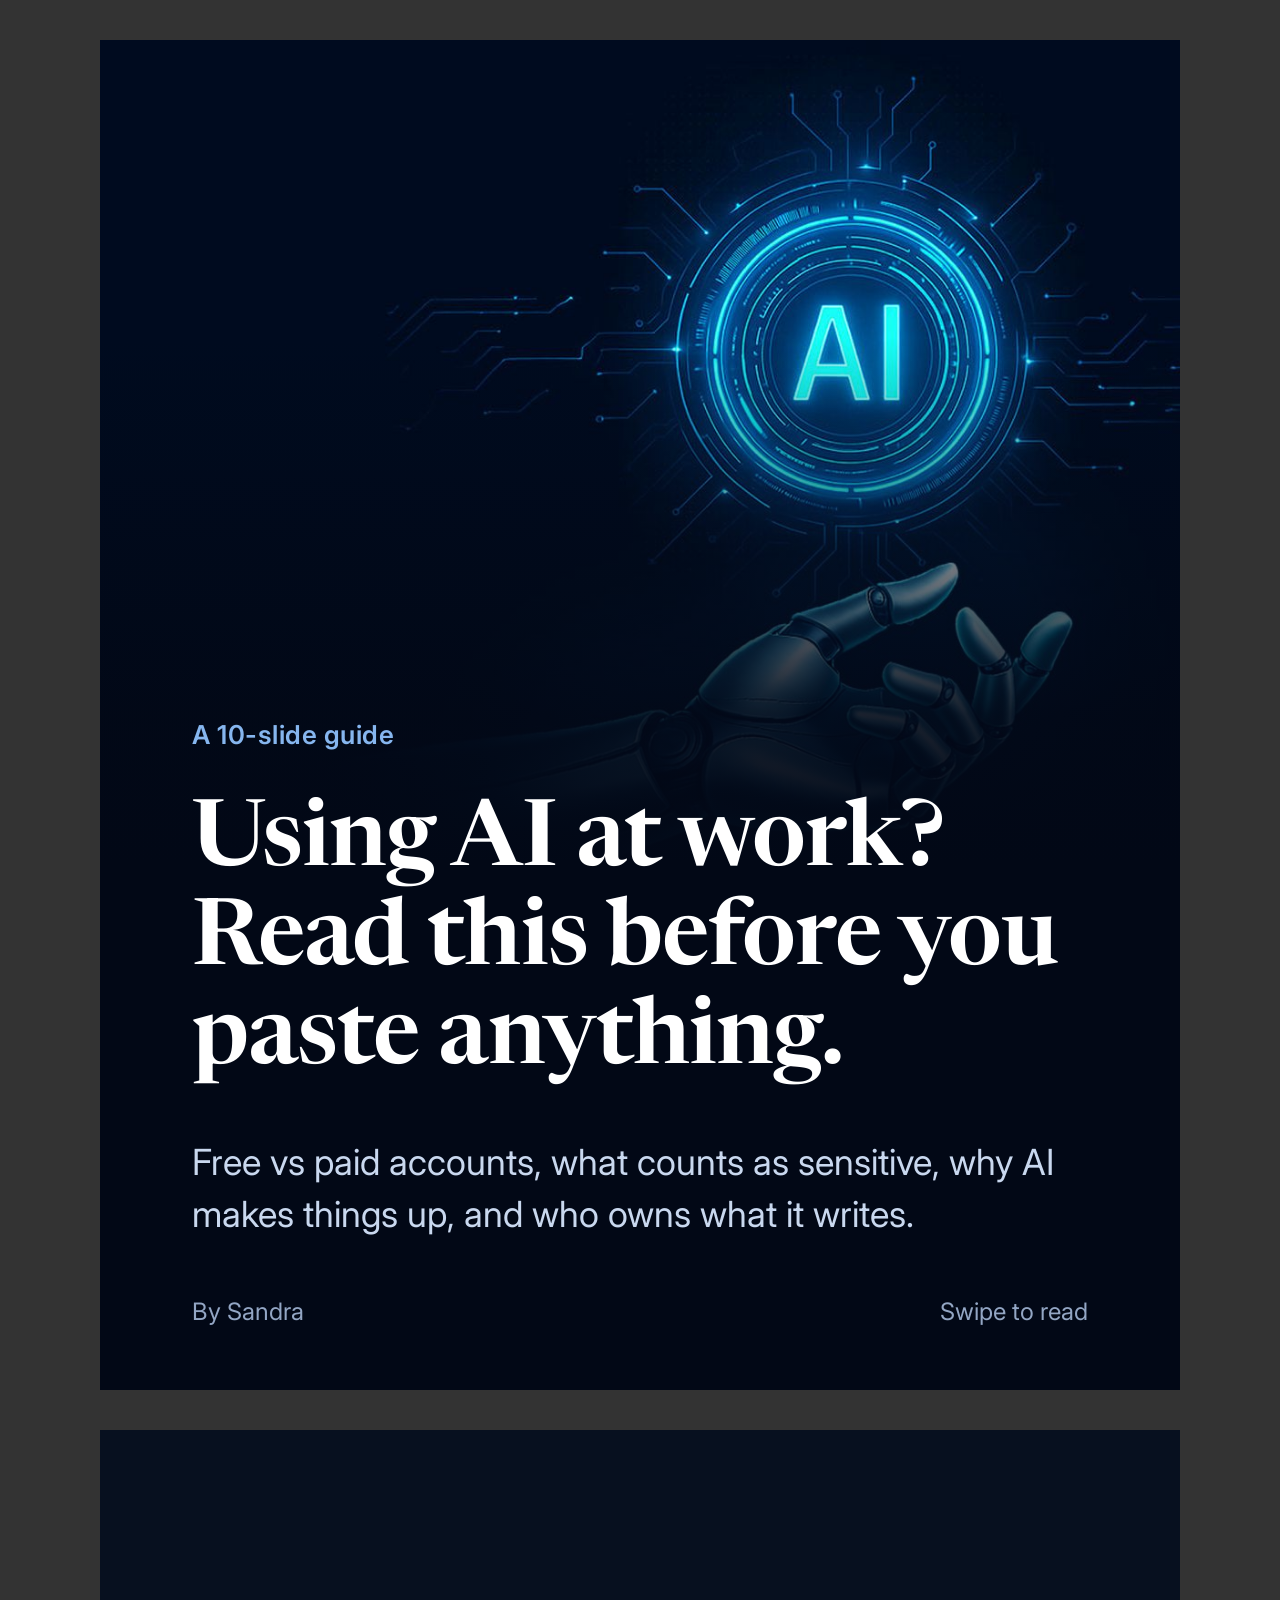
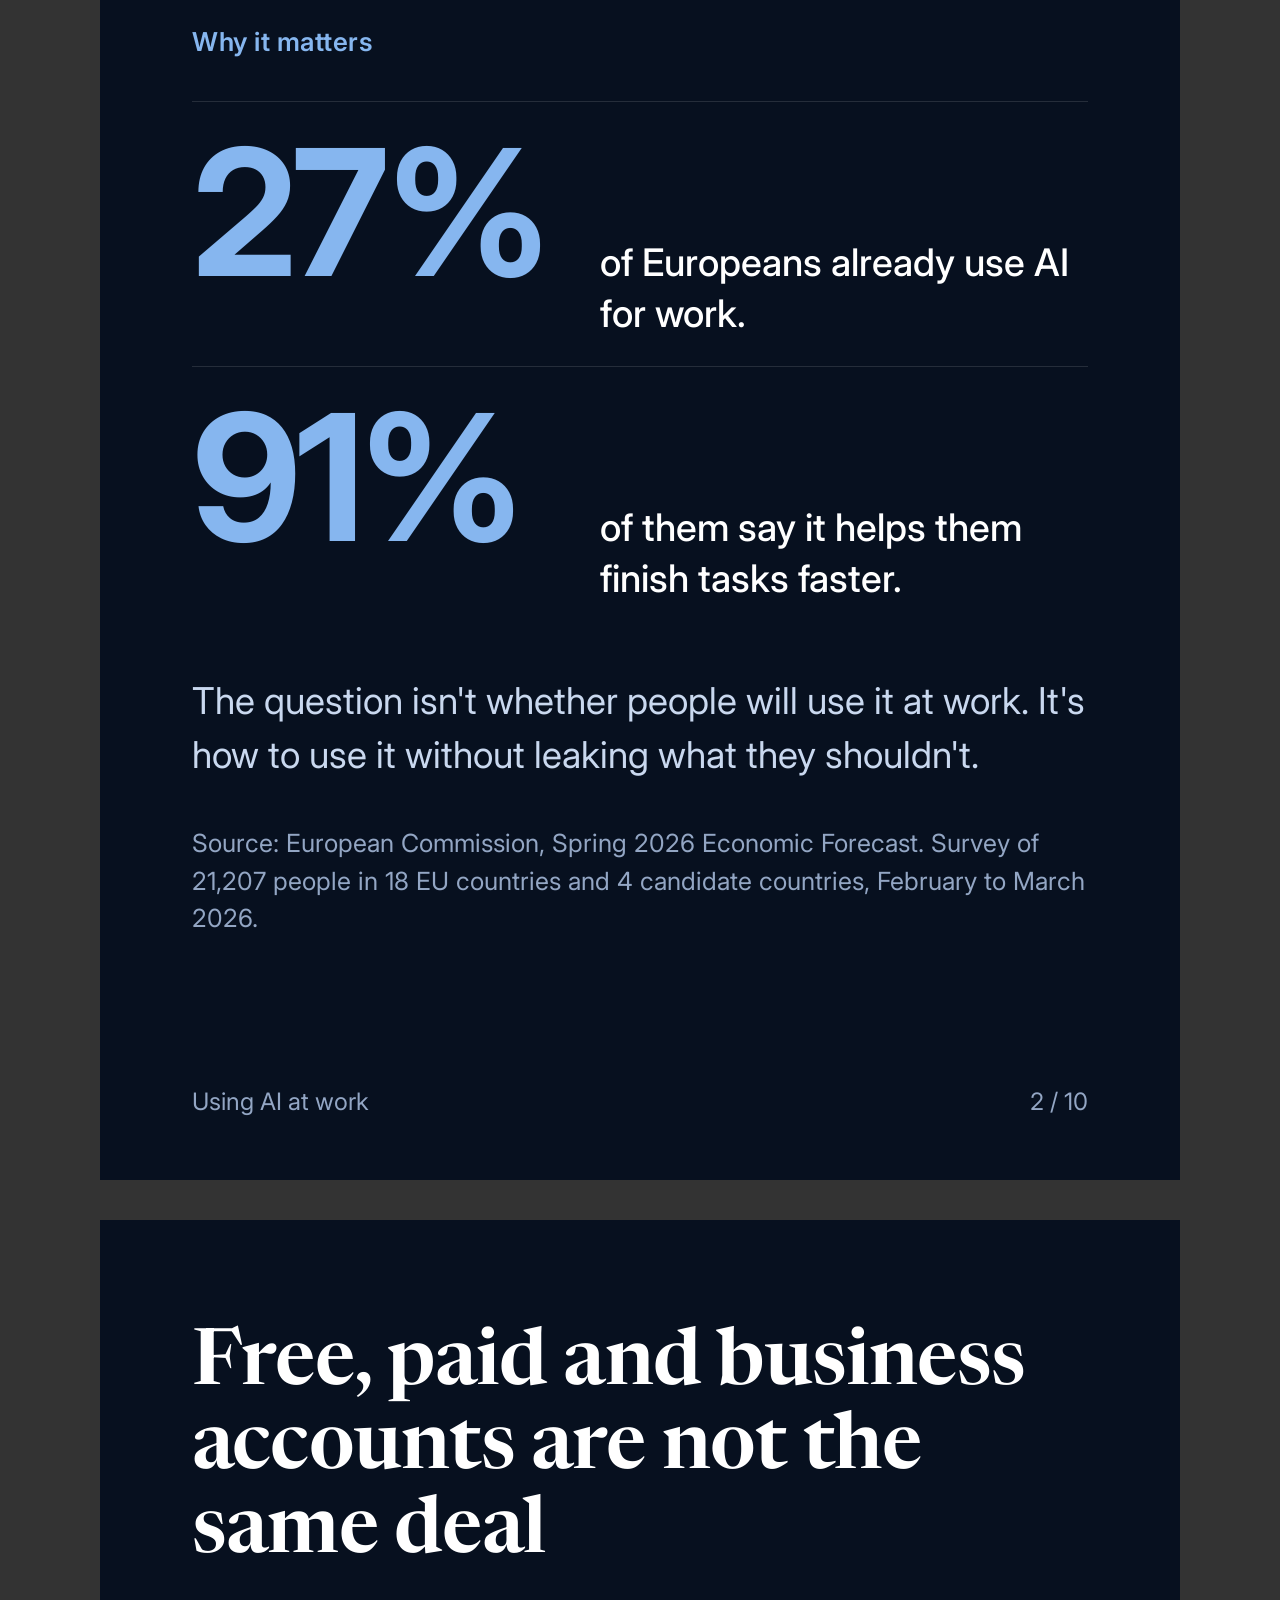
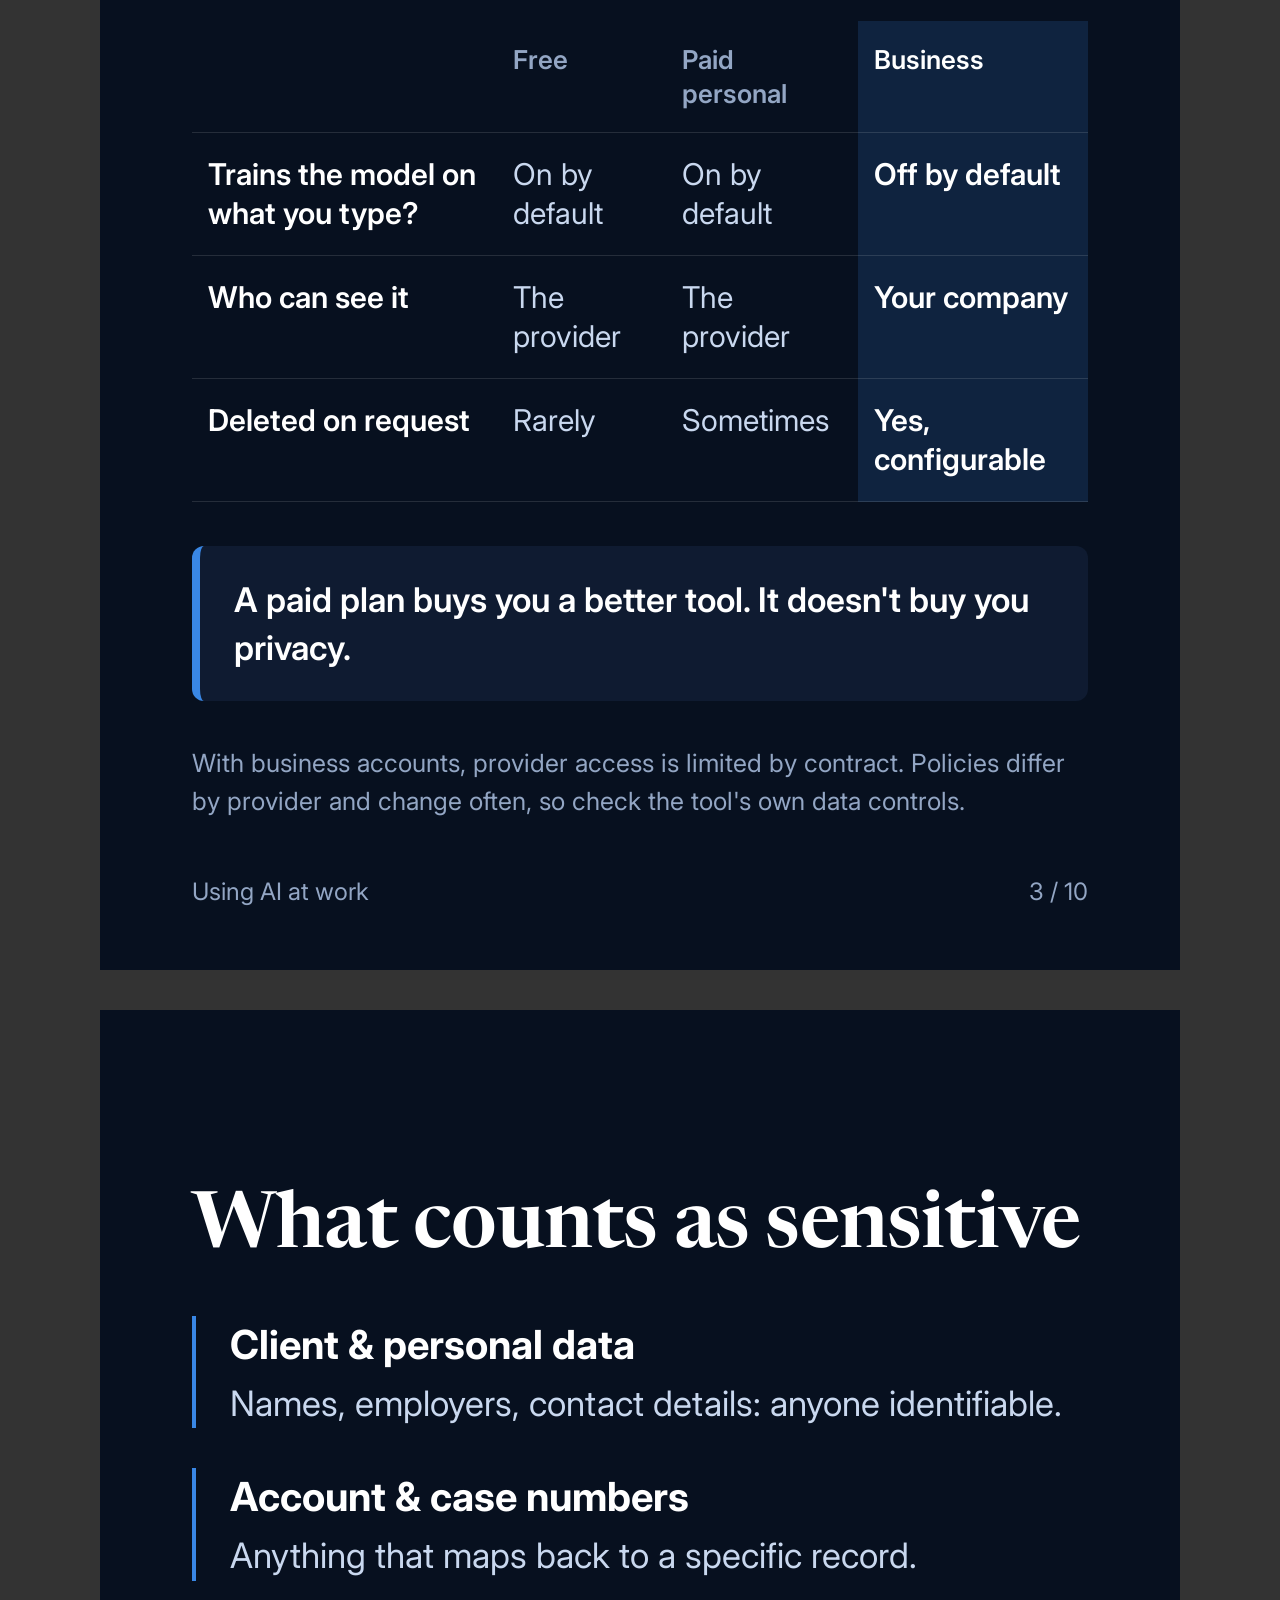
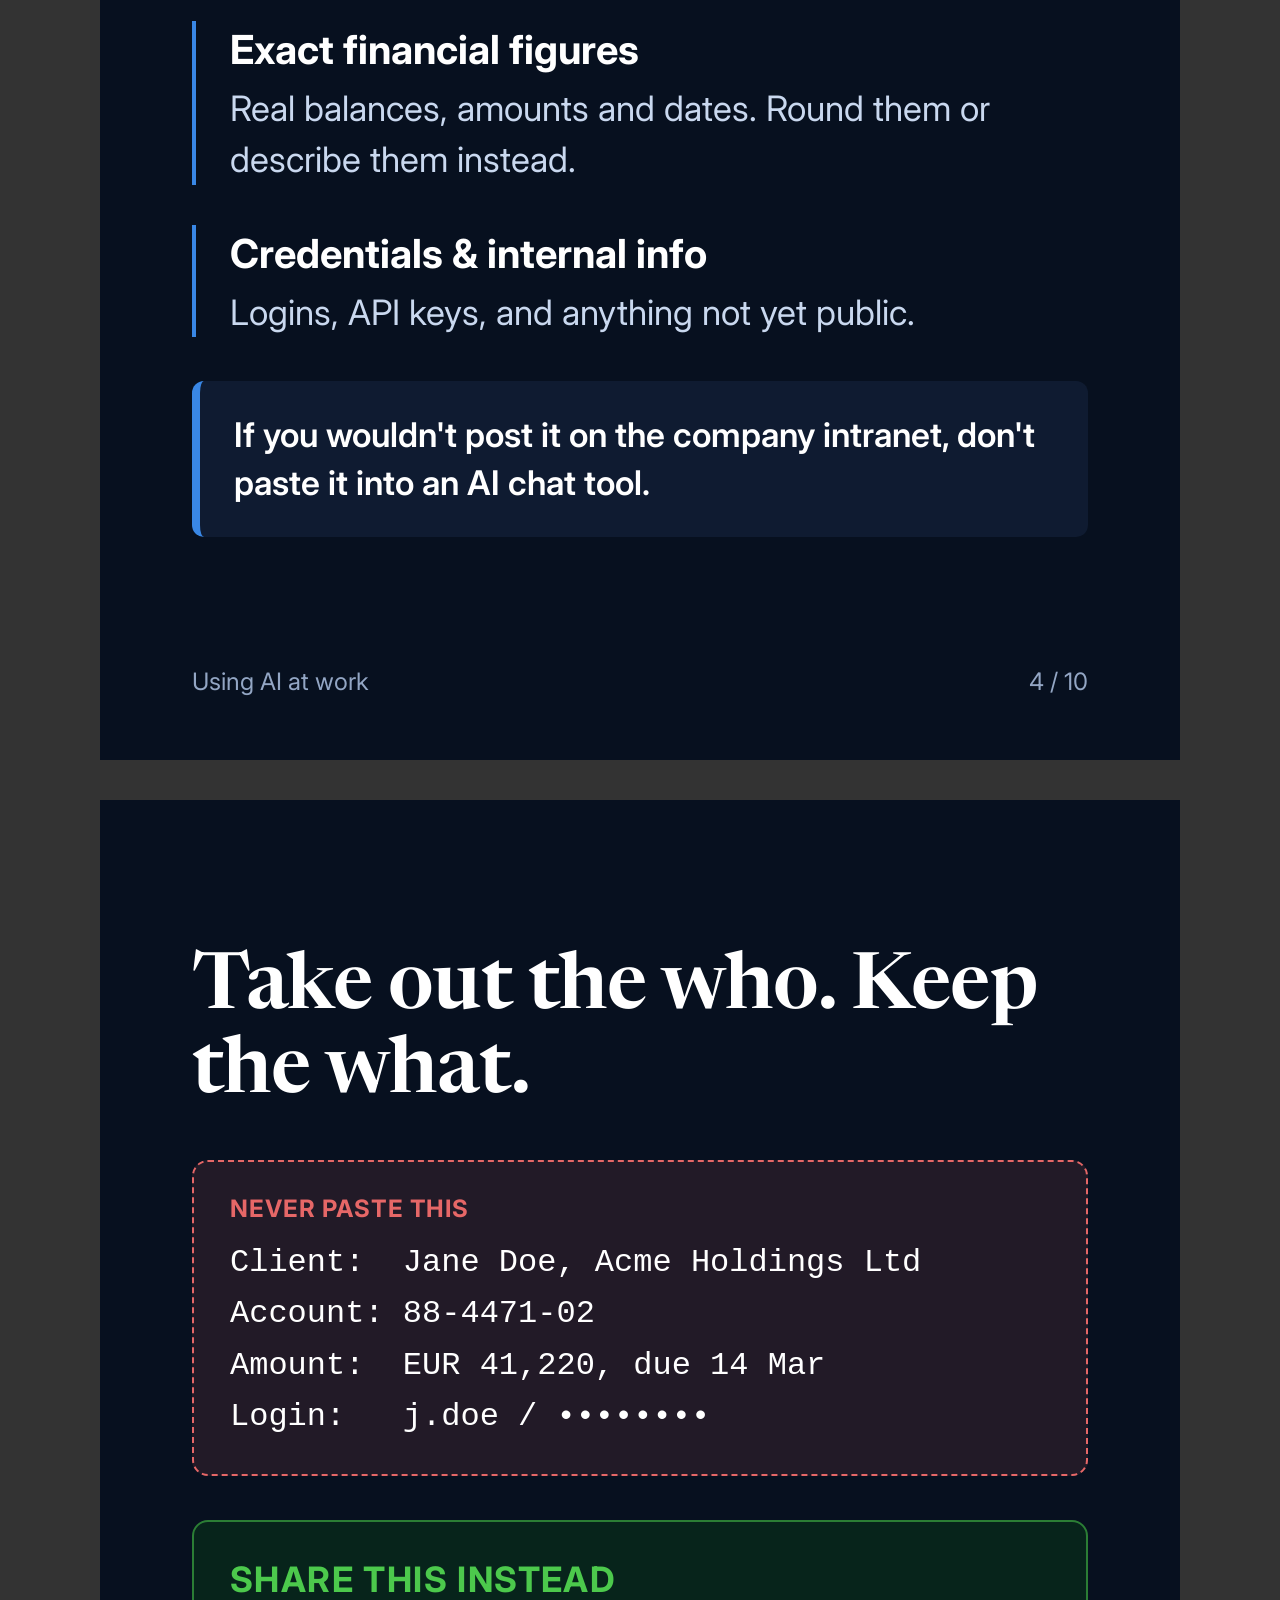
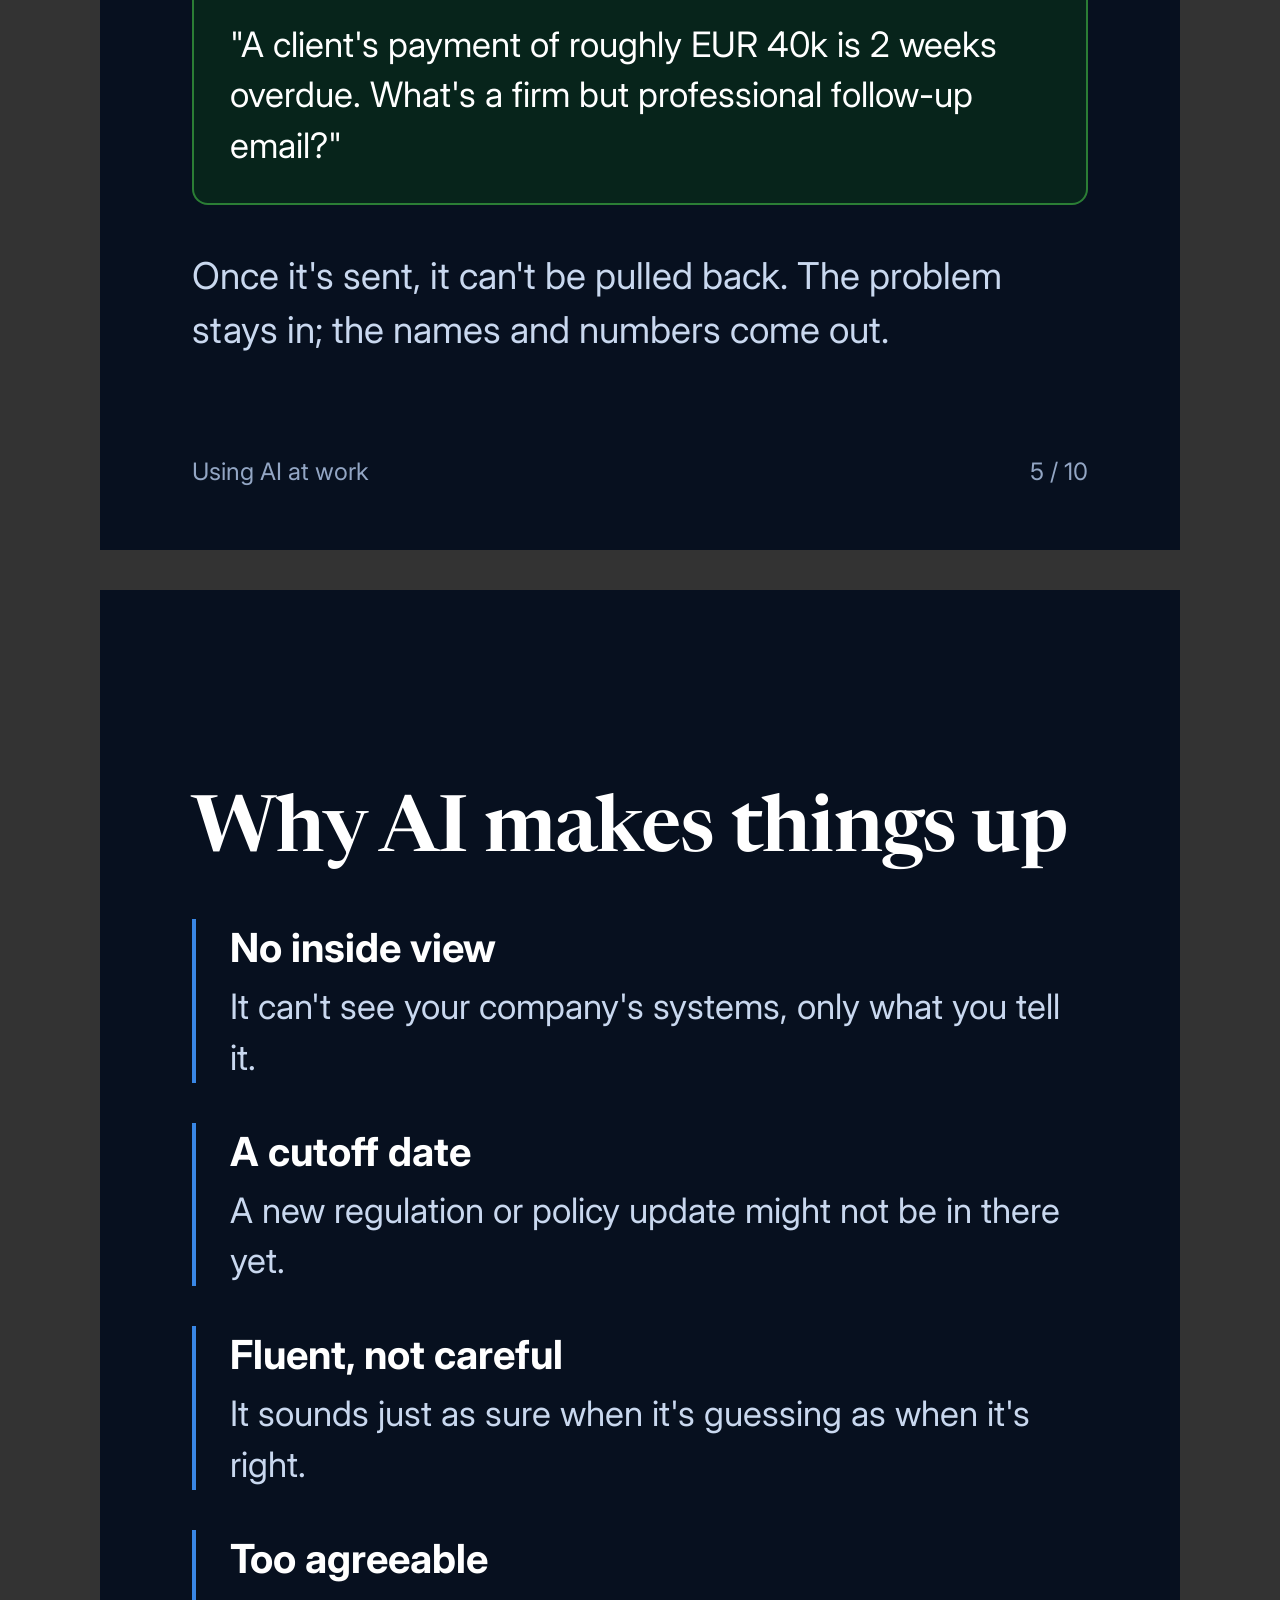
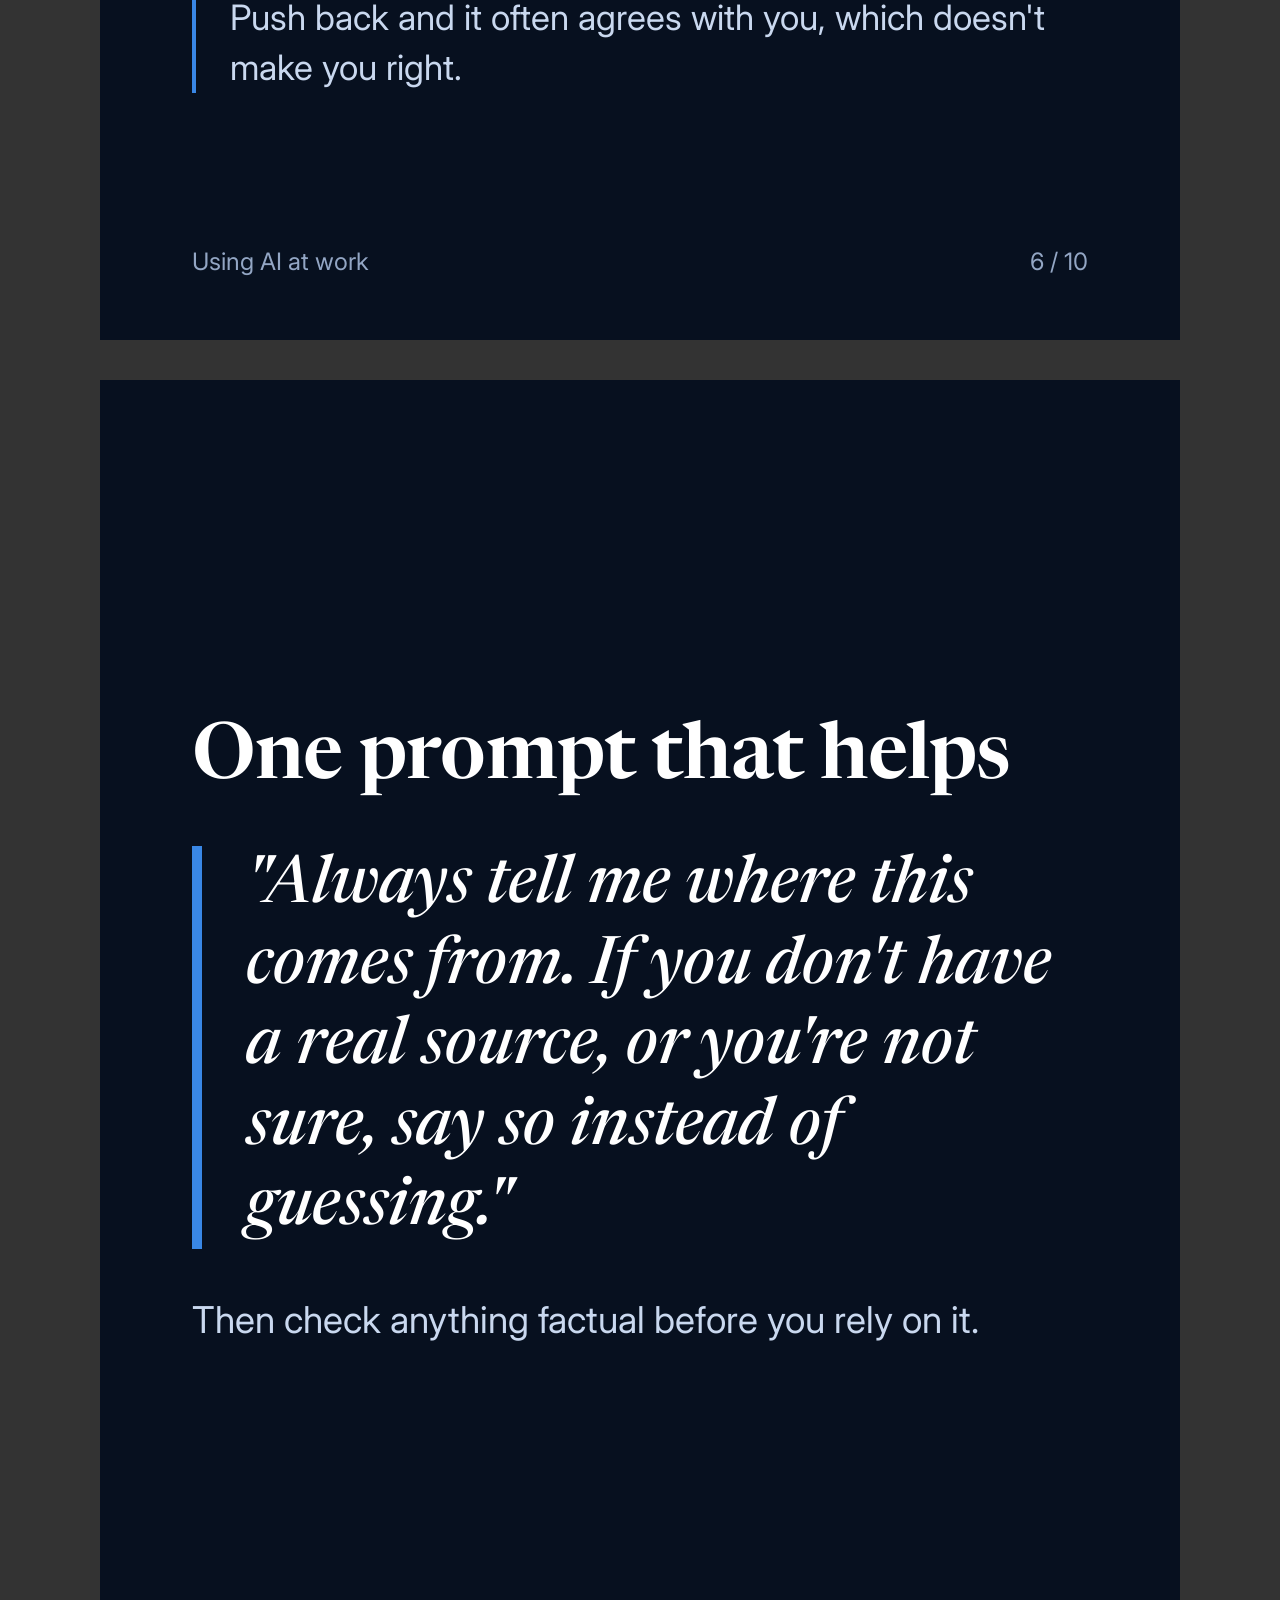
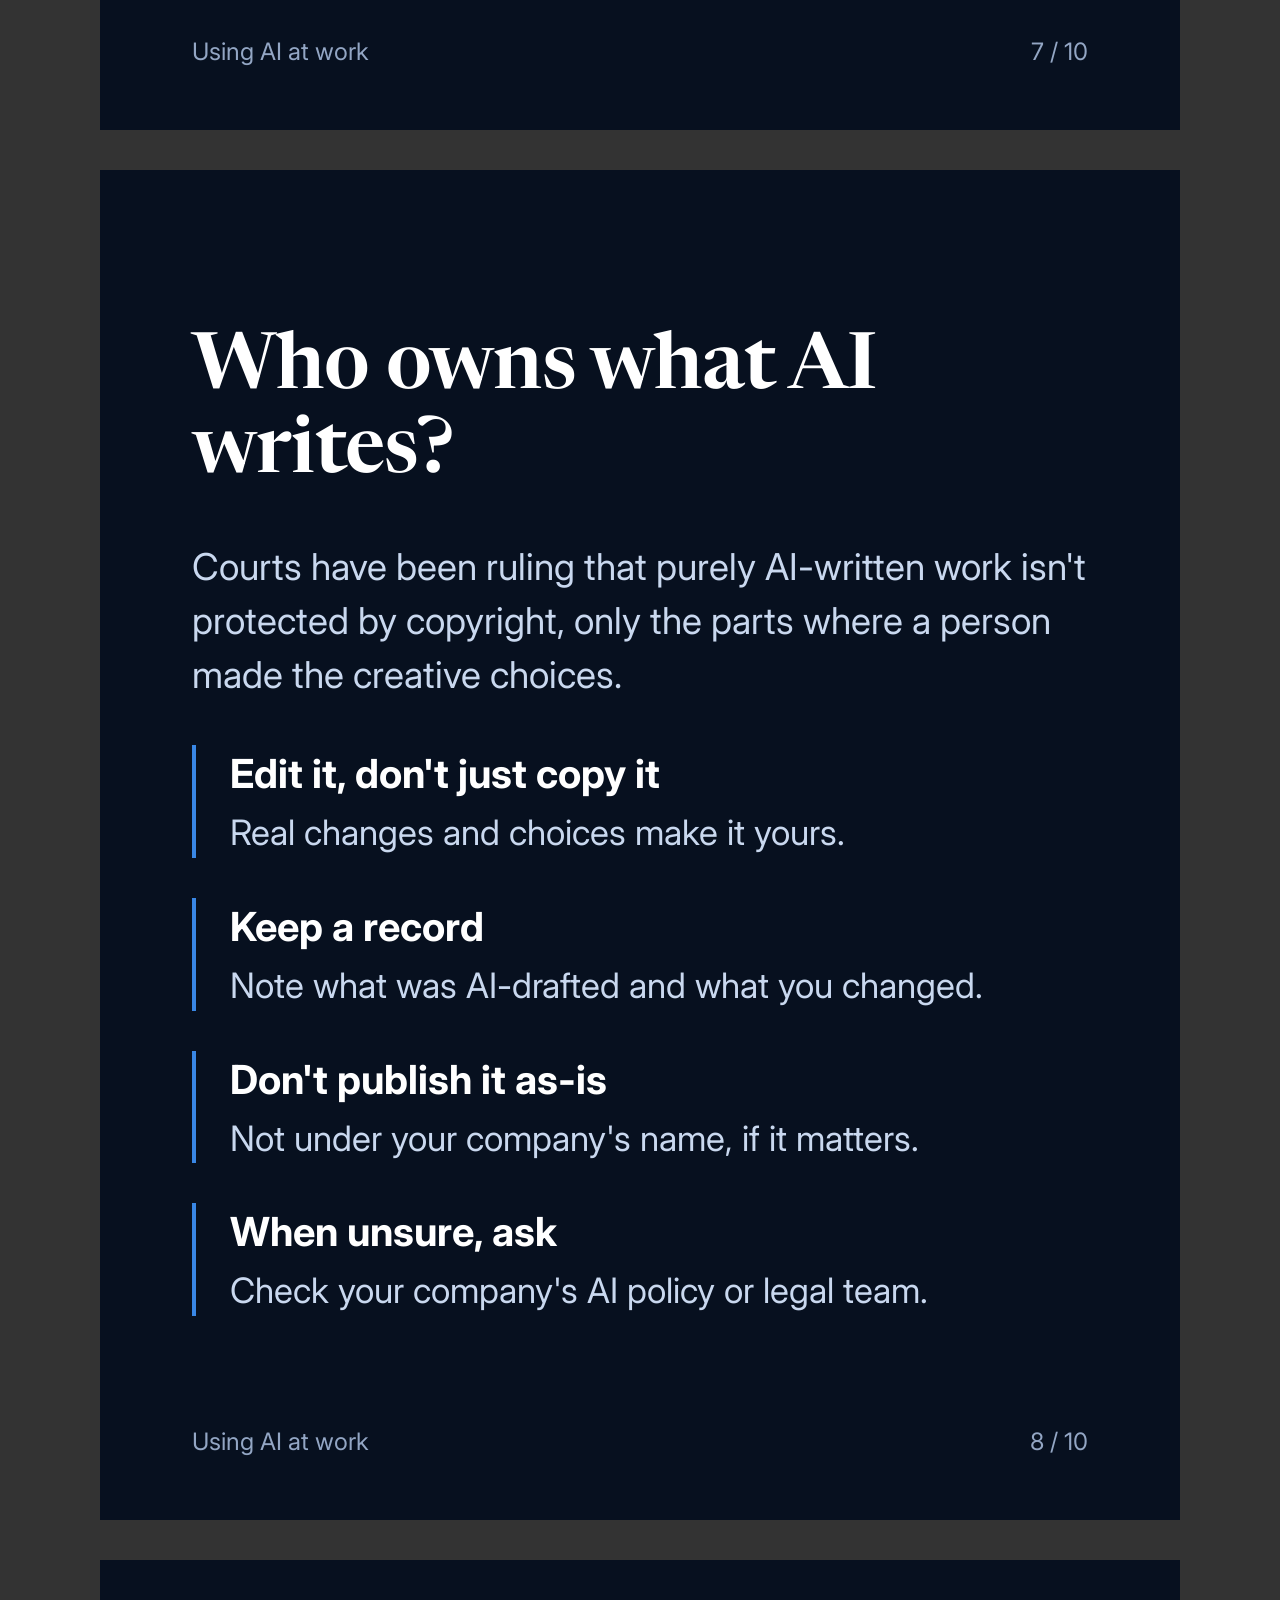
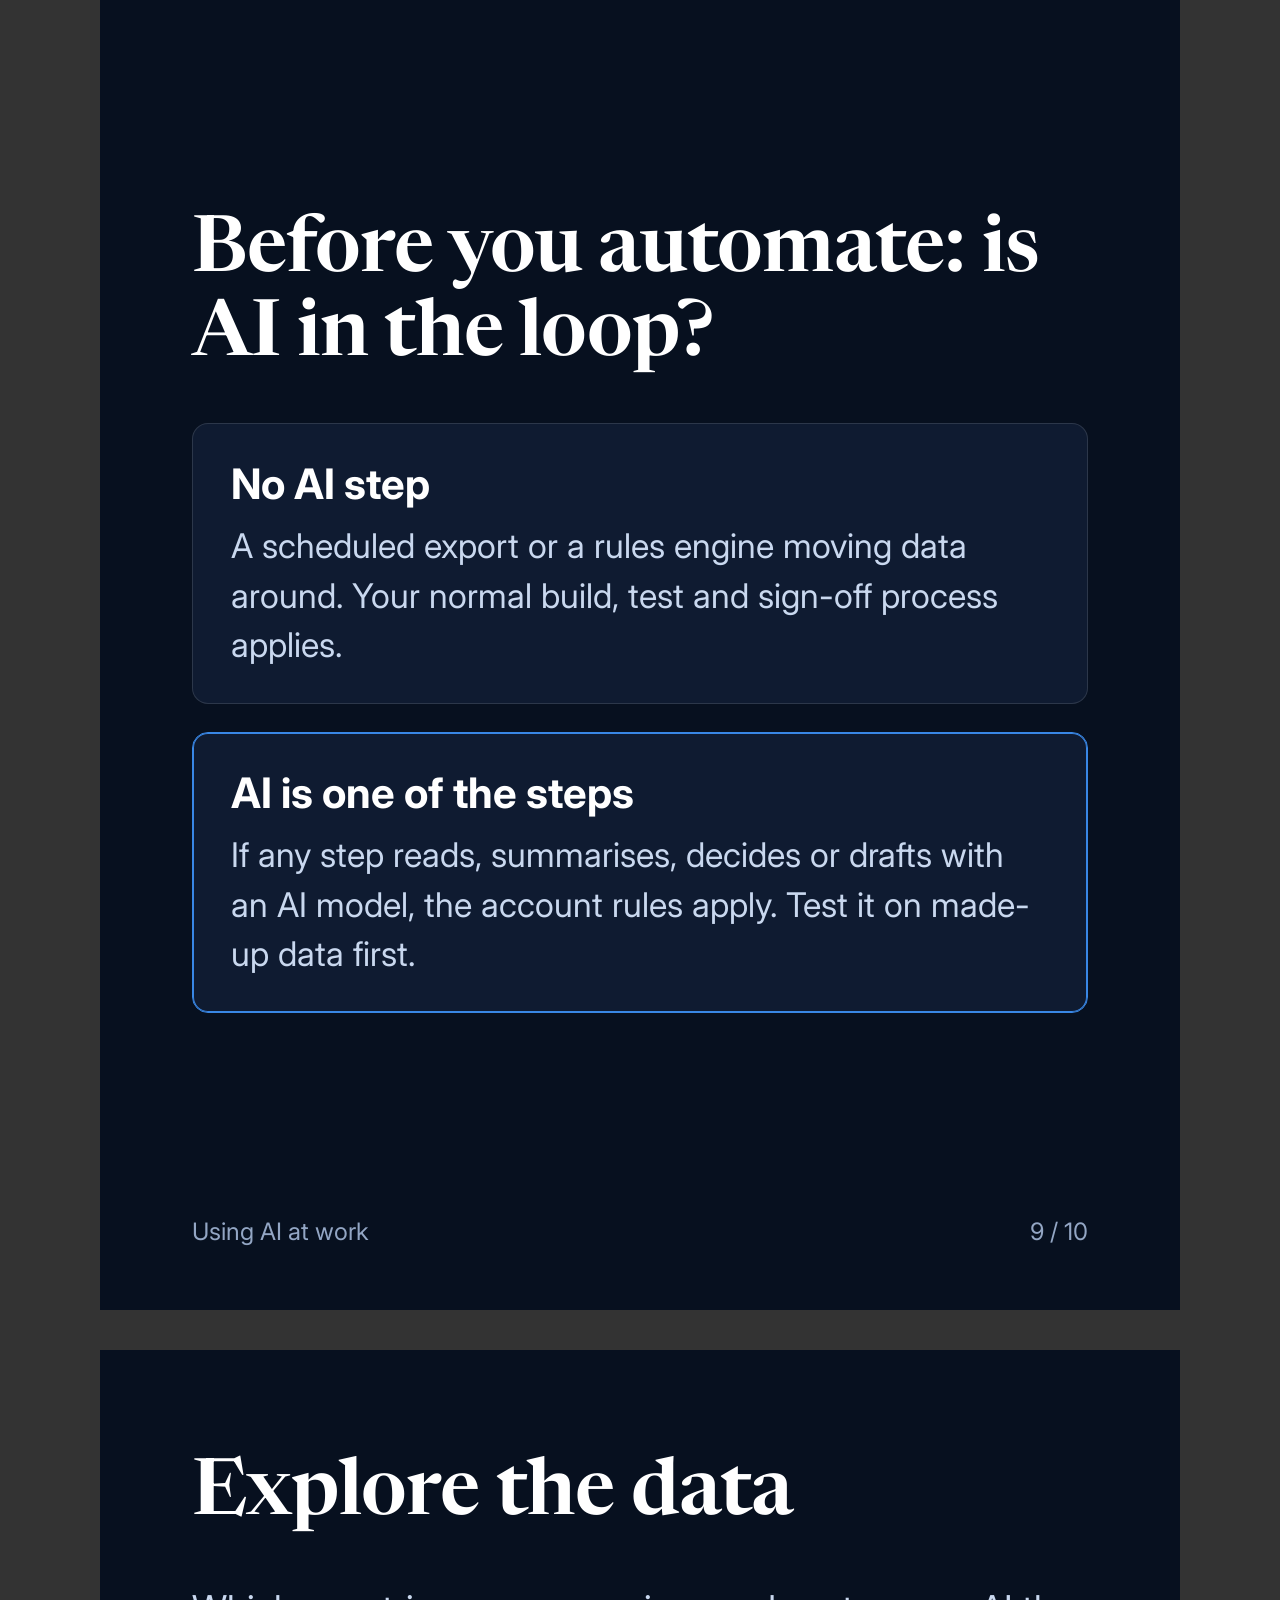
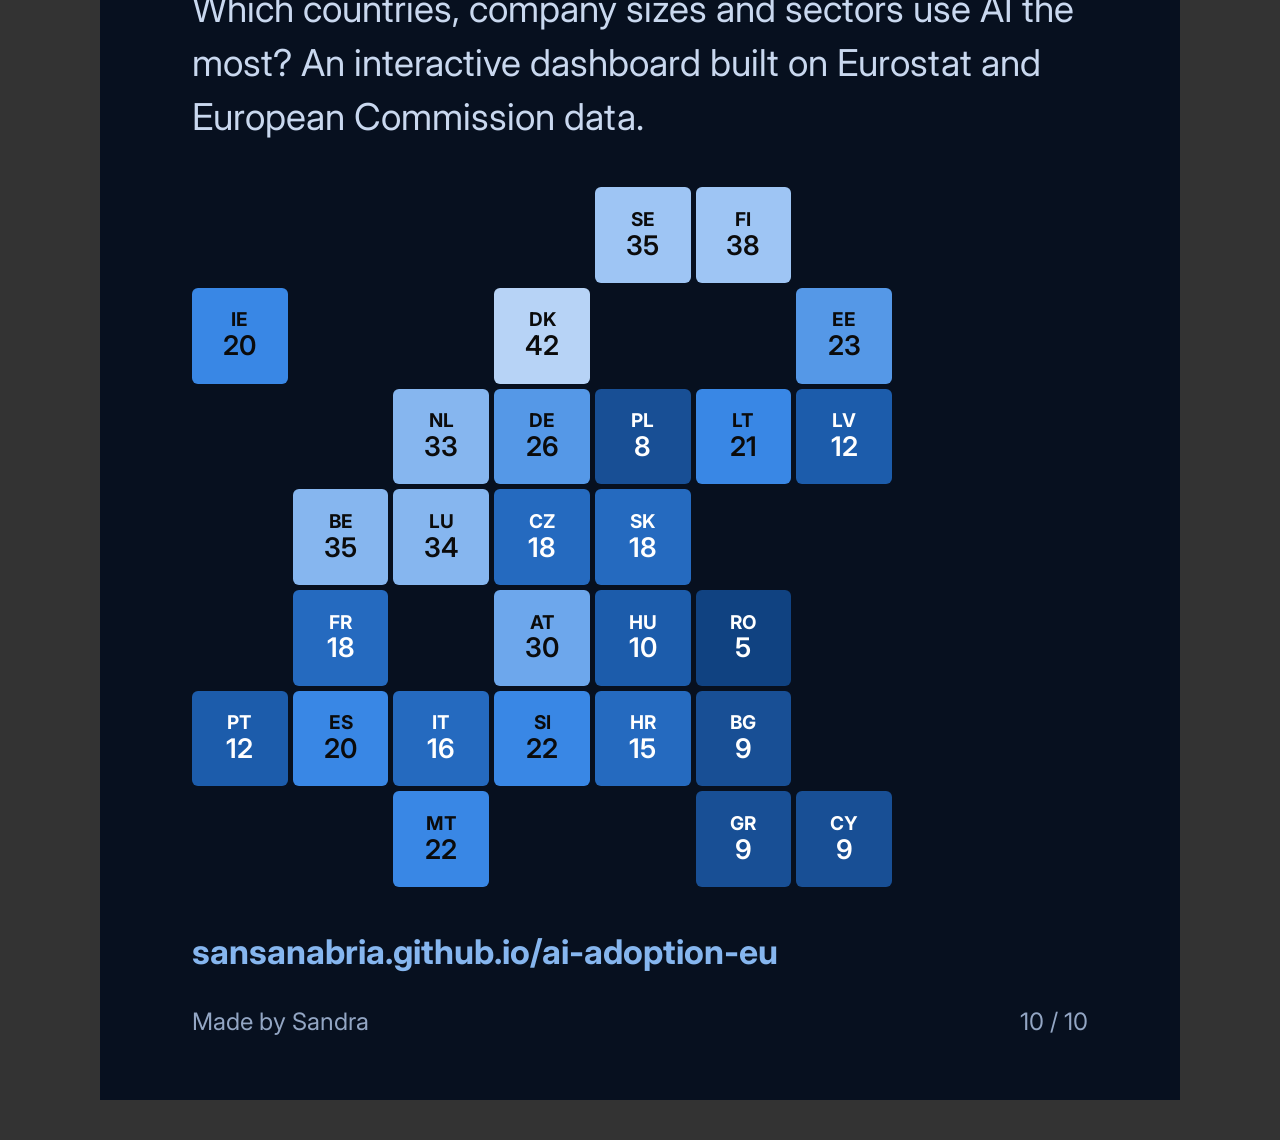
==== design/linkedin-carousel.html @ 8c9cd6f4 "feat: add a 10 page LinkedIn carousel PDF with its print source Portrait 1080 by 1350 pages: a data " ====
<!doctype html>
<html lang="en">
<head>
<meta charset="utf-8">
<title>Using AI at work: LinkedIn carousel</title>
<!--
  Source of docs/downloads/using-ai-at-work-linkedin.pdf (10 portrait pages, 1080 x 1350).
  The country map on the last page is filled in by tools/build_charts.py.
  To rebuild the PDF, print this file with headless Chrome or Edge, for example:
    msedge --headless=new --no-pdf-header-footer --print-to-pdf=docs/downloads/using-ai-at-work-linkedin.pdf design/linkedin-carousel.html
-->
<link rel="stylesheet" href="https://fonts.googleapis.com/css2?family=Newsreader:ital,opsz,wght@0,6..72,600;1,6..72,500&family=Inter:wght@400;500;600;700&display=swap">
<style>
  @page{size:1080px 1350px;margin:0}
  :root{
    --bg:#07101f;
    --bg-deep:#020816;
    --panel:#0f1b31;
    --ink:#ffffff;
    --ink-2:#c9d8ef;
    --muted:#93a6c4;
    --line:rgba(255,255,255,.12);
    --blue:#3987e5;
    --blue-light:#86b6ef;
    --red:#e66767;
    --red-wash:rgba(230,103,103,.12);
    --green:#4cc94c;
    --green-wash:rgba(12,163,12,.14);
  }
  *{box-sizing:border-box;margin:0;-webkit-print-color-adjust:exact;print-color-adjust:exact}
  html,body{background:#333}
  body{font-family:Inter,system-ui,sans-serif;color:var(--ink)}
  .page{
    position:relative;width:1080px;height:1350px;overflow:hidden;
    background:var(--bg);padding:104px 92px 150px;
    display:flex;flex-direction:column;justify-content:safe center;gap:44px;
    break-after:page;
  }
  .page:last-child{break-after:auto}
  @media screen{ body{display:flex;flex-direction:column;align-items:center;gap:40px;padding:40px 0} }

  .foot{position:absolute;left:92px;right:92px;bottom:64px;display:flex;justify-content:space-between;font-size:24px;color:var(--muted)}
  .kicker{font-size:26px;font-weight:600;letter-spacing:.02em;color:var(--blue-light)}
  h1,h2{font-family:Newsreader,Georgia,serif;font-weight:600;letter-spacing:-.01em;line-height:1.08}
  h2{font-size:78px}
  .lead{font-size:37px;line-height:1.45;color:var(--ink-2)}
  .small{font-size:25px;line-height:1.5;color:var(--muted)}

  /* 1 cover */
  .cover{
    justify-content:flex-end;background-color:var(--bg-deep);
    background-image:linear-gradient(180deg,rgba(2,8,22,0) 22%,rgba(2,8,22,.9) 50%,#020816 62%),url("../docs/assets/deck-title.jpg");
    background-repeat:no-repeat;background-size:100% 100%,auto 820px;background-position:0 0,75% 0;
  }
  .cover h1{font-size:92px}
  .cover .lead{font-size:36px}

  /* 2 the data */
  .stat{display:grid;grid-template-columns:380px 1fr;gap:28px;align-items:baseline;padding:26px 0;border-top:1px solid var(--line)}
  .stat-num{font-size:176px;font-weight:700;letter-spacing:-.03em;line-height:.95;color:var(--blue-light)}
  .stat-text{font-size:38px;line-height:1.35;font-weight:500}

  /* 3 accounts */
  table{width:100%;border-collapse:collapse;font-size:30px}
  th,td{padding:22px 16px;text-align:left;vertical-align:top;border-bottom:1px solid var(--line);line-height:1.3}
  thead th{font-size:26px;color:var(--muted);font-weight:600}
  tbody th{font-weight:600;width:34%}
  td{color:var(--ink-2)}
  .biz{background:rgba(57,135,229,.16);color:var(--ink);font-weight:600}
  .callout{background:var(--panel);border-left:8px solid var(--blue);border-radius:12px;padding:30px 34px;font-size:34px;line-height:1.4;font-weight:600}

  /* lists with a bold lead-in */
  .points{list-style:none;padding:0;display:flex;flex-direction:column;gap:40px}
  .points li{font-size:35px;line-height:1.45;color:var(--ink-2);padding-left:34px;border-left:4px solid var(--blue)}
  .points b{display:block;color:var(--ink);font-size:40px;margin-bottom:4px}

  /* 5 example */
  .box{border-radius:16px;padding:32px 36px}
  .box-label{font-size:24px;font-weight:700;letter-spacing:.04em;margin-bottom:14px}
  .never{background:var(--red-wash);border:2px dashed var(--red)}
  .never .box-label{color:var(--red)}
  .never pre{font-family:Consolas,"Courier New",monospace;font-size:32px;line-height:1.6;white-space:pre-wrap;color:var(--ink)}
  .instead{background:var(--green-wash);border:2px solid rgba(76,201,76,.55)}
  .instead .box-label{color:var(--green)}
  .instead p{font-size:35px;line-height:1.45}

  /* 7 prompt */
  blockquote{font-family:Newsreader,Georgia,serif;font-style:italic;font-weight:500;font-size:66px;line-height:1.22;border-left:10px solid var(--blue);padding-left:44px}

  /* 9 automate */
  .pair{display:grid;gap:28px}
  .card{background:var(--panel);border-radius:16px;padding:34px 38px;border:1px solid var(--line)}
  .card h3{font-size:42px;margin-bottom:12px}
  .card p{font-size:34px;line-height:1.45;color:var(--ink-2)}
  .card.ai{border-color:var(--blue);box-shadow:inset 0 0 0 1px var(--blue)}

  /* 10 explore the data: the dashboard's tile map, dark colours */
  .tilemap{display:grid;grid-template-columns:repeat(7,1fr);gap:5px;width:700px}
  .tile{aspect-ratio:1;border-radius:6px;background:var(--fd);color:var(--td);display:flex;flex-direction:column;align-items:center;justify-content:center;line-height:1.1}
  .tile-code{font-size:19px;font-weight:700}
  .tile-val{font-size:27px;font-weight:600}
  .url{font-size:34px;font-weight:700;color:var(--blue-light)}
</style>
</head>
<body>

<section class="page cover">
  <p class="kicker">A 10-slide guide</p>
  <h1>Using AI at work? Read this before you paste anything.</h1>
  <p class="lead">Free vs paid accounts, what counts as sensitive, why AI makes things up, and who owns what it writes.</p>
  <div class="foot"><span>By Sandra</span><span>Swipe to read</span></div>
</section>

<section class="page">
  <p class="kicker">Why it matters</p>
  <div>
    <div class="stat"><span class="stat-num">27%</span><span class="stat-text">of Europeans already use AI for work.</span></div>
    <div class="stat"><span class="stat-num">91%</span><span class="stat-text">of them say it helps them finish tasks faster.</span></div>
  </div>
  <p class="lead">The question isn't whether people will use it at work. It's how to use it without leaking what they shouldn't.</p>
  <p class="small">Source: European Commission, Spring 2026 Economic Forecast. Survey of 21,207 people in 18 EU countries and 4 candidate countries, February to March 2026.</p>
  <div class="foot"><span>Using AI at work</span><span>2 / 10</span></div>
</section>

<section class="page">
  <h2>Free, paid and business accounts are not the same deal</h2>
  <table>
    <thead><tr><th></th><th>Free</th><th>Paid personal</th><th class="biz">Business</th></tr></thead>
    <tbody>
      <tr><th scope="row">Trains the model on what you type?</th><td>On by default</td><td>On by default</td><td class="biz">Off by default</td></tr>
      <tr><th scope="row">Who can see it</th><td>The provider</td><td>The provider</td><td class="biz">Your company</td></tr>
      <tr><th scope="row">Deleted on request</th><td>Rarely</td><td>Sometimes</td><td class="biz">Yes, configurable</td></tr>
    </tbody>
  </table>
  <p class="callout">A paid plan buys you a better tool. It doesn't buy you privacy.</p>
  <p class="small">With business accounts, provider access is limited by contract. Policies differ by provider and change often, so check the tool's own data controls.</p>
  <div class="foot"><span>Using AI at work</span><span>3 / 10</span></div>
</section>

<section class="page">
  <h2>What counts as sensitive</h2>
  <ul class="points">
    <li><b>Client &amp; personal data</b>Names, employers, contact details: anyone identifiable.</li>
    <li><b>Account &amp; case numbers</b>Anything that maps back to a specific record.</li>
    <li><b>Exact financial figures</b>Real balances, amounts and dates. Round them or describe them instead.</li>
    <li><b>Credentials &amp; internal info</b>Logins, API keys, and anything not yet public.</li>
  </ul>
  <p class="callout">If you wouldn't post it on the company intranet, don't paste it into an AI chat tool.</p>
  <div class="foot"><span>Using AI at work</span><span>4 / 10</span></div>
</section>

<section class="page">
  <h2>Take out the who. Keep the what.</h2>
  <div class="box never">
    <p class="box-label">NEVER PASTE THIS</p>
<pre>Client:  Jane Doe, Acme Holdings Ltd
Account: 88-4471-02
Amount:  EUR 41,220, due 14 Mar
Login:   j.doe / ••••••••</pre>
  </div>
  <div class="box instead">
    <p class="box-label">SHARE THIS INSTEAD</p>
    <p>"A client's payment of roughly EUR 40k is 2 weeks overdue. What's a firm but professional follow-up email?"</p>
  </div>
  <p class="lead">Once it's sent, it can't be pulled back. The problem stays in; the names and numbers come out.</p>
  <div class="foot"><span>Using AI at work</span><span>5 / 10</span></div>
</section>

<section class="page">
  <h2>Why AI makes things up</h2>
  <ul class="points">
    <li><b>No inside view</b>It can't see your company's systems, only what you tell it.</li>
    <li><b>A cutoff date</b>A new regulation or policy update might not be in there yet.</li>
    <li><b>Fluent, not careful</b>It sounds just as sure when it's guessing as when it's right.</li>
    <li><b>Too agreeable</b>Push back and it often agrees with you, which doesn't make you right.</li>
  </ul>
  <div class="foot"><span>Using AI at work</span><span>6 / 10</span></div>
</section>

<section class="page">
  <h2>One prompt that helps</h2>
  <blockquote>"Always tell me where this comes from. If you don't have a real source, or you're not sure, say so instead of guessing."</blockquote>
  <p class="lead">Then check anything factual before you rely on it.</p>
  <div class="foot"><span>Using AI at work</span><span>7 / 10</span></div>
</section>

<section class="page">
  <h2>Who owns what AI writes?</h2>
  <p class="lead">Courts have been ruling that purely AI-written work isn't protected by copyright, only the parts where a person made the creative choices.</p>
  <ul class="points">
    <li><b>Edit it, don't just copy it</b>Real changes and choices make it yours.</li>
    <li><b>Keep a record</b>Note what was AI-drafted and what you changed.</li>
    <li><b>Don't publish it as-is</b>Not under your company's name, if it matters.</li>
    <li><b>When unsure, ask</b>Check your company's AI policy or legal team.</li>
  </ul>
  <div class="foot"><span>Using AI at work</span><span>8 / 10</span></div>
</section>

<section class="page">
  <h2>Before you automate: is AI in the loop?</h2>
  <div class="pair">
    <div class="card"><h3>No AI step</h3><p>A scheduled export or a rules engine moving data around. Your normal build, test and sign-off process applies.</p></div>
    <div class="card ai"><h3>AI is one of the steps</h3><p>If any step reads, summarises, decides or drafts with an AI model, the account rules apply. Test it on made-up data first.</p></div>
  </div>
  <div class="foot"><span>Using AI at work</span><span>9 / 10</span></div>
</section>

<section class="page">
  <h2>Explore the data</h2>
  <p class="lead">Which countries, company sizes and sectors use AI the most? An interactive dashboard built on Eurostat and European Commission data.</p>
  <div class="tilemap" aria-label="Share of companies using AI by EU country">
<!-- gen:map-tiles -->
<div class="tile" style="grid-area:1/5;--fl:#184f95;--tl:#ffffff;--fd:#9ec5f4;--td:#0b0b0b" data-chart="map" data-key="Sweden" data-value="35.04" data-code="SE" data-tip-label="Sweden" data-tip-value="35.0%" data-tip-note="3rd of 27"><span class="tile-code">SE</span><span class="tile-val">35</span></div>
<div class="tile" style="grid-area:1/6;--fl:#184f95;--tl:#ffffff;--fd:#9ec5f4;--td:#0b0b0b" data-chart="map" data-key="Finland" data-value="37.82" data-code="FI" data-tip-label="Finland" data-tip-value="37.8%" data-tip-note="2nd of 27"><span class="tile-code">FI</span><span class="tile-val">38</span></div>
<div class="tile" style="grid-area:2/1;--fl:#5598e7;--tl:#0b0b0b;--fd:#3987e5;--td:#0b0b0b" data-chart="map" data-key="Ireland" data-value="19.64" data-code="IE" data-tip-label="Ireland" data-tip-value="19.6%" data-tip-note="14th of 27"><span class="tile-code">IE</span><span class="tile-val">20</span></div>
<div class="tile" style="grid-area:2/4;--fl:#104281;--tl:#ffffff;--fd:#b7d3f6;--td:#0b0b0b" data-chart="map" data-key="Denmark" data-value="42.03" data-code="DK" data-tip-label="Denmark" data-tip-value="42.0%" data-tip-note="1st of 27"><span class="tile-code">DK</span><span class="tile-val">42</span></div>
<div class="tile" style="grid-area:2/7;--fl:#3987e5;--tl:#0b0b0b;--fd:#5598e7;--td:#0b0b0b" data-chart="map" data-key="Estonia" data-value="23.4" data-code="EE" data-tip-label="Estonia" data-tip-value="23.4%" data-tip-note="9th of 27"><span class="tile-code">EE</span><span class="tile-val">23</span></div>
<div class="tile" style="grid-area:3/3;--fl:#1c5cab;--tl:#ffffff;--fd:#86b6ef;--td:#0b0b0b" data-chart="map" data-key="Netherlands" data-value="33.21" data-code="NL" data-tip-label="Netherlands" data-tip-value="33.2%" data-tip-note="6th of 27"><span class="tile-code">NL</span><span class="tile-val">33</span></div>
<div class="tile" style="grid-area:3/4;--fl:#3987e5;--tl:#0b0b0b;--fd:#5598e7;--td:#0b0b0b" data-chart="map" data-key="Germany" data-value="25.97" data-code="DE" data-tip-label="Germany" data-tip-value="26.0%" data-tip-note="8th of 27"><span class="tile-code">DE</span><span class="tile-val">26</span></div>
<div class="tile" style="grid-area:3/5;--fl:#9ec5f4;--tl:#0b0b0b;--fd:#184f95;--td:#ffffff" data-chart="map" data-key="Poland" data-value="8.36" data-code="PL" data-tip-label="Poland" data-tip-value="8.4%" data-tip-note="26th of 27"><span class="tile-code">PL</span><span class="tile-val">8</span></div>
<div class="tile" style="grid-area:3/6;--fl:#5598e7;--tl:#0b0b0b;--fd:#3987e5;--td:#0b0b0b" data-chart="map" data-key="Lithuania" data-value="21.3" data-code="LT" data-tip-label="Lithuania" data-tip-value="21.3%" data-tip-note="12th of 27"><span class="tile-code">LT</span><span class="tile-val">21</span></div>
<div class="tile" style="grid-area:3/7;--fl:#86b6ef;--tl:#0b0b0b;--fd:#1c5cab;--td:#ffffff" data-chart="map" data-key="Latvia" data-value="12.21" data-code="LV" data-tip-label="Latvia" data-tip-value="12.2%" data-tip-note="20th of 27"><span class="tile-code">LV</span><span class="tile-val">12</span></div>
<div class="tile" style="grid-area:4/2;--fl:#1c5cab;--tl:#ffffff;--fd:#86b6ef;--td:#0b0b0b" data-chart="map" data-key="Belgium" data-value="34.54" data-code="BE" data-tip-label="Belgium" data-tip-value="34.5%" data-tip-note="4th of 27"><span class="tile-code">BE</span><span class="tile-val">35</span></div>
<div class="tile" style="grid-area:4/3;--fl:#1c5cab;--tl:#ffffff;--fd:#86b6ef;--td:#0b0b0b" data-chart="map" data-key="Luxembourg" data-value="33.61" data-code="LU" data-tip-label="Luxembourg" data-tip-value="33.6%" data-tip-note="5th of 27"><span class="tile-code">LU</span><span class="tile-val">34</span></div>
<div class="tile" style="grid-area:4/4;--fl:#6da7ec;--tl:#0b0b0b;--fd:#256abf;--td:#ffffff" data-chart="map" data-key="Czechia" data-value="17.6" data-code="CZ" data-tip-label="Czechia" data-tip-value="17.6%" data-tip-note="17th of 27"><span class="tile-code">CZ</span><span class="tile-val">18</span></div>
<div class="tile" style="grid-area:4/5;--fl:#6da7ec;--tl:#0b0b0b;--fd:#256abf;--td:#ffffff" data-chart="map" data-key="Slovakia" data-value="18.0" data-code="SK" data-tip-label="Slovakia" data-tip-value="18.0%" data-tip-note="16th of 27"><span class="tile-code">SK</span><span class="tile-val">18</span></div>
<div class="tile" style="grid-area:5/2;--fl:#6da7ec;--tl:#0b0b0b;--fd:#256abf;--td:#ffffff" data-chart="map" data-key="France" data-value="18.16" data-code="FR" data-tip-label="France" data-tip-value="18.2%" data-tip-note="15th of 27"><span class="tile-code">FR</span><span class="tile-val">18</span></div>
<div class="tile" style="grid-area:5/4;--fl:#256abf;--tl:#ffffff;--fd:#6da7ec;--td:#0b0b0b" data-chart="map" data-key="Austria" data-value="29.95" data-code="AT" data-tip-label="Austria" data-tip-value="30.0%" data-tip-note="7th of 27"><span class="tile-code">AT</span><span class="tile-val">30</span></div>
<div class="tile" style="grid-area:5/5;--fl:#86b6ef;--tl:#0b0b0b;--fd:#1c5cab;--td:#ffffff" data-chart="map" data-key="Hungary" data-value="10.37" data-code="HU" data-tip-label="Hungary" data-tip-value="10.4%" data-tip-note="22nd of 27"><span class="tile-code">HU</span><span class="tile-val">10</span></div>
<div class="tile" style="grid-area:5/6;--fl:#b7d3f6;--tl:#0b0b0b;--fd:#104281;--td:#ffffff" data-chart="map" data-key="Romania" data-value="5.21" data-code="RO" data-tip-label="Romania" data-tip-value="5.2%" data-tip-note="27th of 27"><span class="tile-code">RO</span><span class="tile-val">5</span></div>
<div class="tile" style="grid-area:6/1;--fl:#86b6ef;--tl:#0b0b0b;--fd:#1c5cab;--td:#ffffff" data-chart="map" data-key="Portugal" data-value="11.54" data-code="PT" data-tip-label="Portugal" data-tip-value="11.5%" data-tip-note="21st of 27"><span class="tile-code">PT</span><span class="tile-val">12</span></div>
<div class="tile" style="grid-area:6/2;--fl:#5598e7;--tl:#0b0b0b;--fd:#3987e5;--td:#0b0b0b" data-chart="map" data-key="Spain" data-value="20.27" data-code="ES" data-tip-label="Spain" data-tip-value="20.3%" data-tip-note="13th of 27"><span class="tile-code">ES</span><span class="tile-val">20</span></div>
<div class="tile" style="grid-area:6/3;--fl:#6da7ec;--tl:#0b0b0b;--fd:#256abf;--td:#ffffff" data-chart="map" data-key="Italy" data-value="16.4" data-code="IT" data-tip-label="Italy" data-tip-value="16.4%" data-tip-note="18th of 27"><span class="tile-code">IT</span><span class="tile-val">16</span></div>
<div class="tile" style="grid-area:6/4;--fl:#5598e7;--tl:#0b0b0b;--fd:#3987e5;--td:#0b0b0b" data-chart="map" data-key="Slovenia" data-value="21.61" data-code="SI" data-tip-label="Slovenia" data-tip-value="21.6%" data-tip-note="10th of 27"><span class="tile-code">SI</span><span class="tile-val">22</span></div>
<div class="tile" style="grid-area:6/5;--fl:#6da7ec;--tl:#0b0b0b;--fd:#256abf;--td:#ffffff" data-chart="map" data-key="Croatia" data-value="15.19" data-code="HR" data-tip-label="Croatia" data-tip-value="15.2%" data-tip-note="19th of 27"><span class="tile-code">HR</span><span class="tile-val">15</span></div>
<div class="tile" style="grid-area:6/6;--fl:#9ec5f4;--tl:#0b0b0b;--fd:#184f95;--td:#ffffff" data-chart="map" data-key="Bulgaria" data-value="8.55" data-code="BG" data-tip-label="Bulgaria" data-tip-value="8.6%" data-tip-note="25th of 27"><span class="tile-code">BG</span><span class="tile-val">9</span></div>
<div class="tile" style="grid-area:7/3;--fl:#5598e7;--tl:#0b0b0b;--fd:#3987e5;--td:#0b0b0b" data-chart="map" data-key="Malta" data-value="21.51" data-code="MT" data-tip-label="Malta" data-tip-value="21.5%" data-tip-note="11th of 27"><span class="tile-code">MT</span><span class="tile-val">22</span></div>
<div class="tile" style="grid-area:7/6;--fl:#9ec5f4;--tl:#0b0b0b;--fd:#184f95;--td:#ffffff" data-chart="map" data-key="Greece" data-value="8.93" data-code="GR" data-tip-label="Greece" data-tip-value="8.9%" data-tip-note="24th of 27"><span class="tile-code">GR</span><span class="tile-val">9</span></div>
<div class="tile" style="grid-area:7/7;--fl:#9ec5f4;--tl:#0b0b0b;--fd:#184f95;--td:#ffffff" data-chart="map" data-key="Cyprus" data-value="9.27" data-code="CY" data-tip-label="Cyprus" data-tip-value="9.3%" data-tip-note="23rd of 27"><span class="tile-code">CY</span><span class="tile-val">9</span></div>
<!-- /gen:map-tiles -->
  </div>
  <p class="url">sansanabria.github.io/ai-adoption-eu</p>
  <div class="foot"><span>Made by Sandra</span><span>10 / 10</span></div>
</section>

</body>
</html>
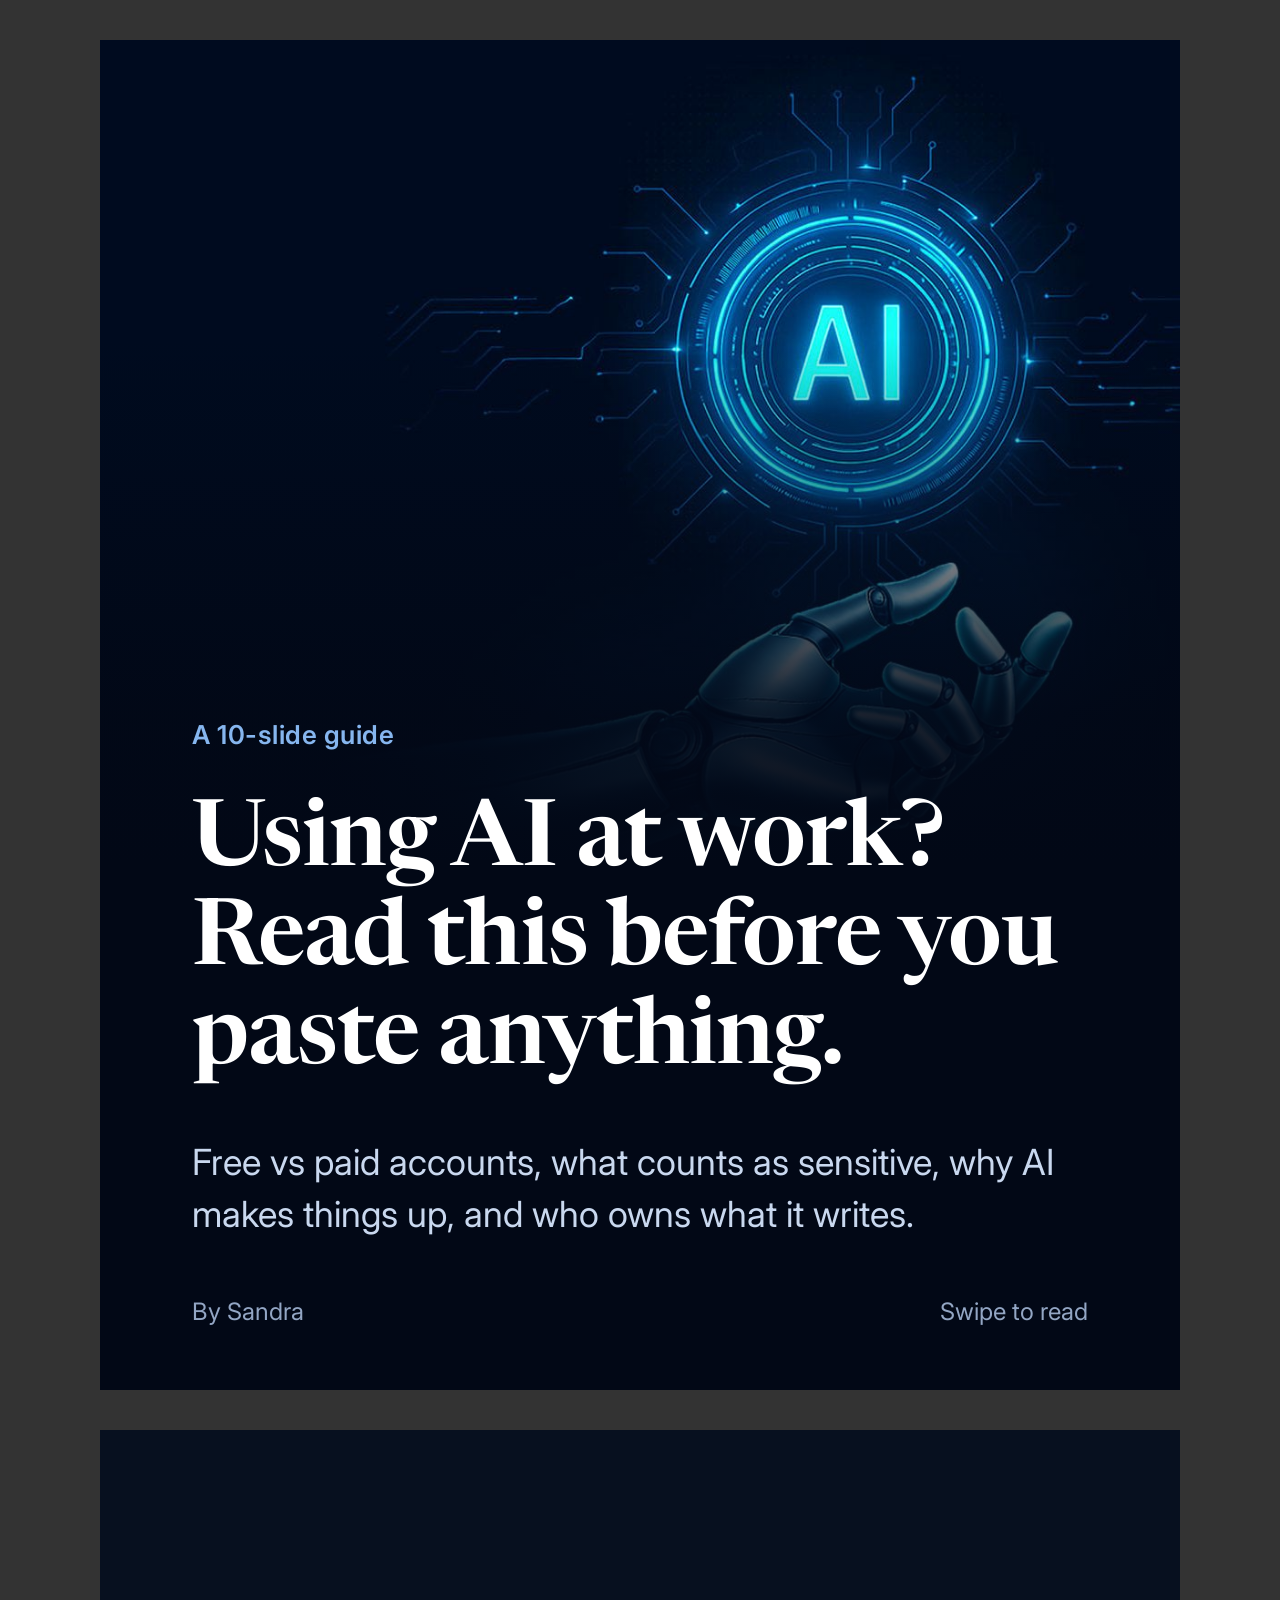
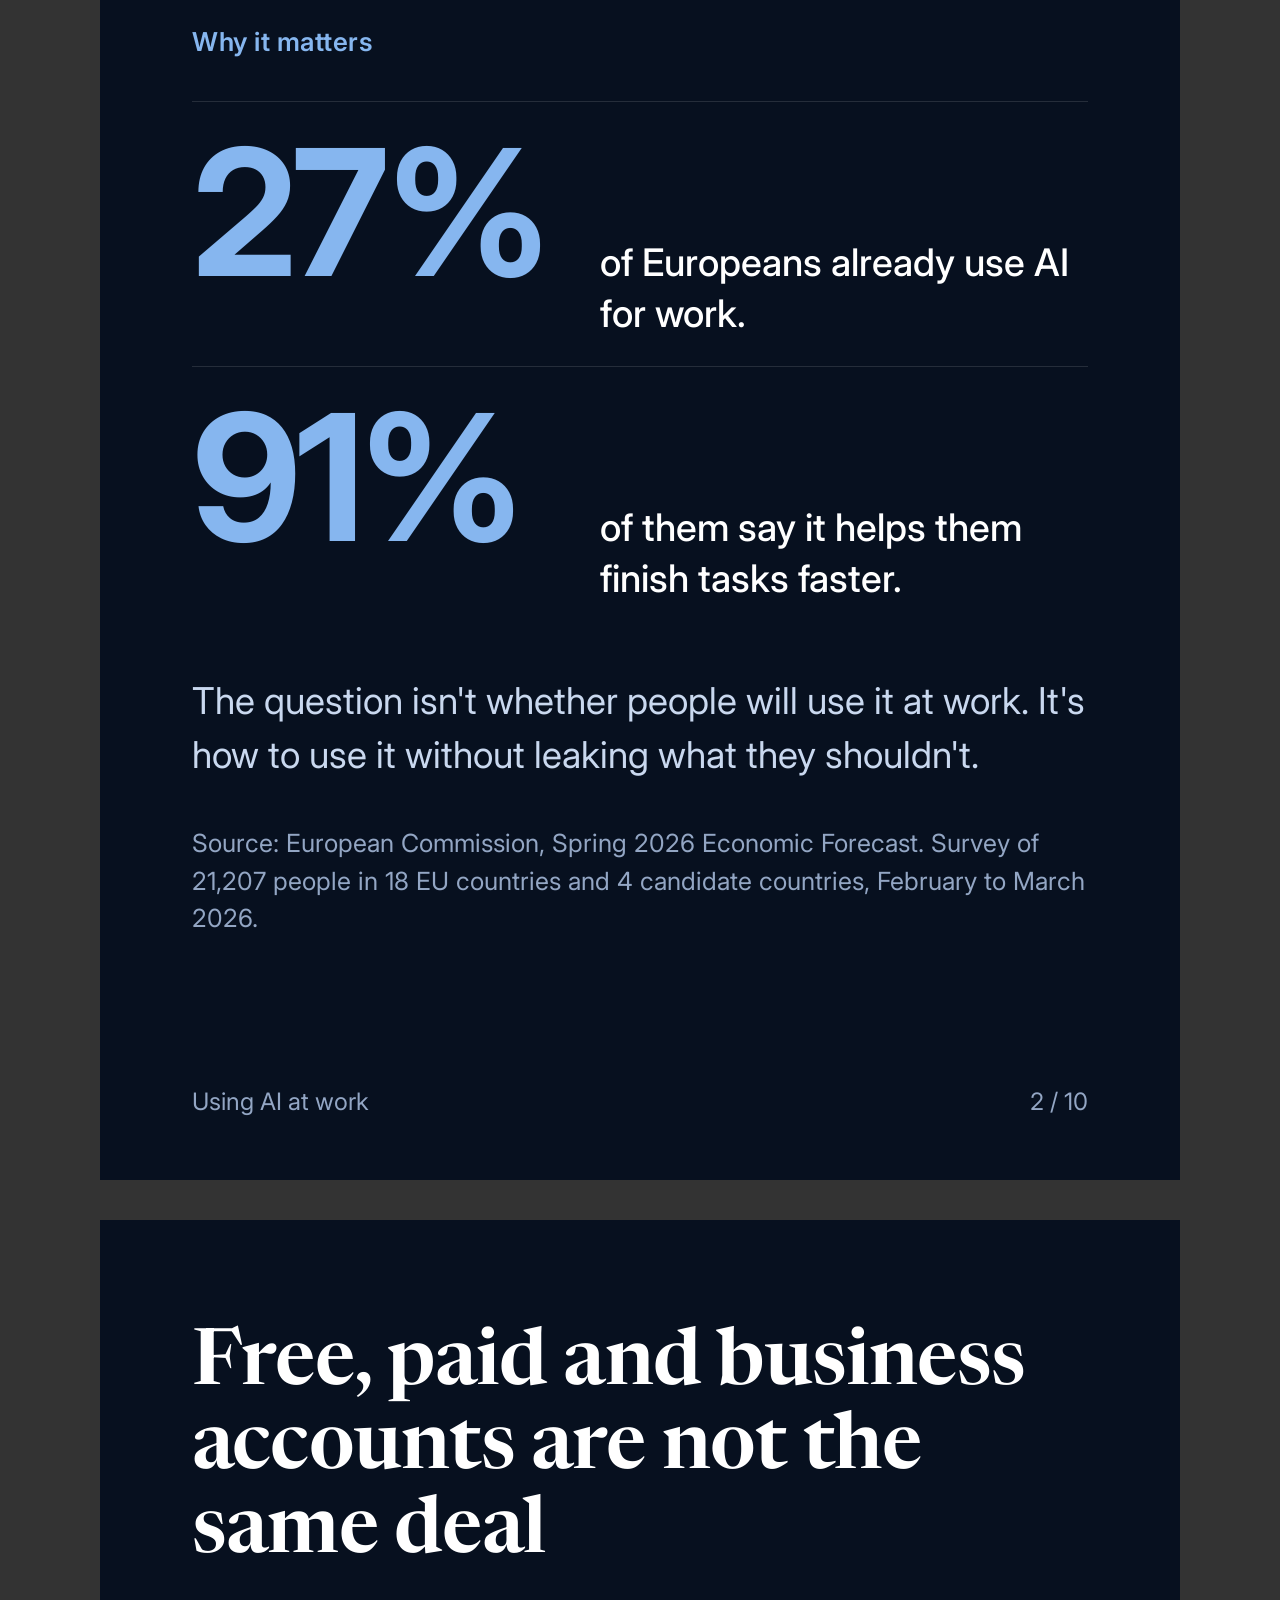
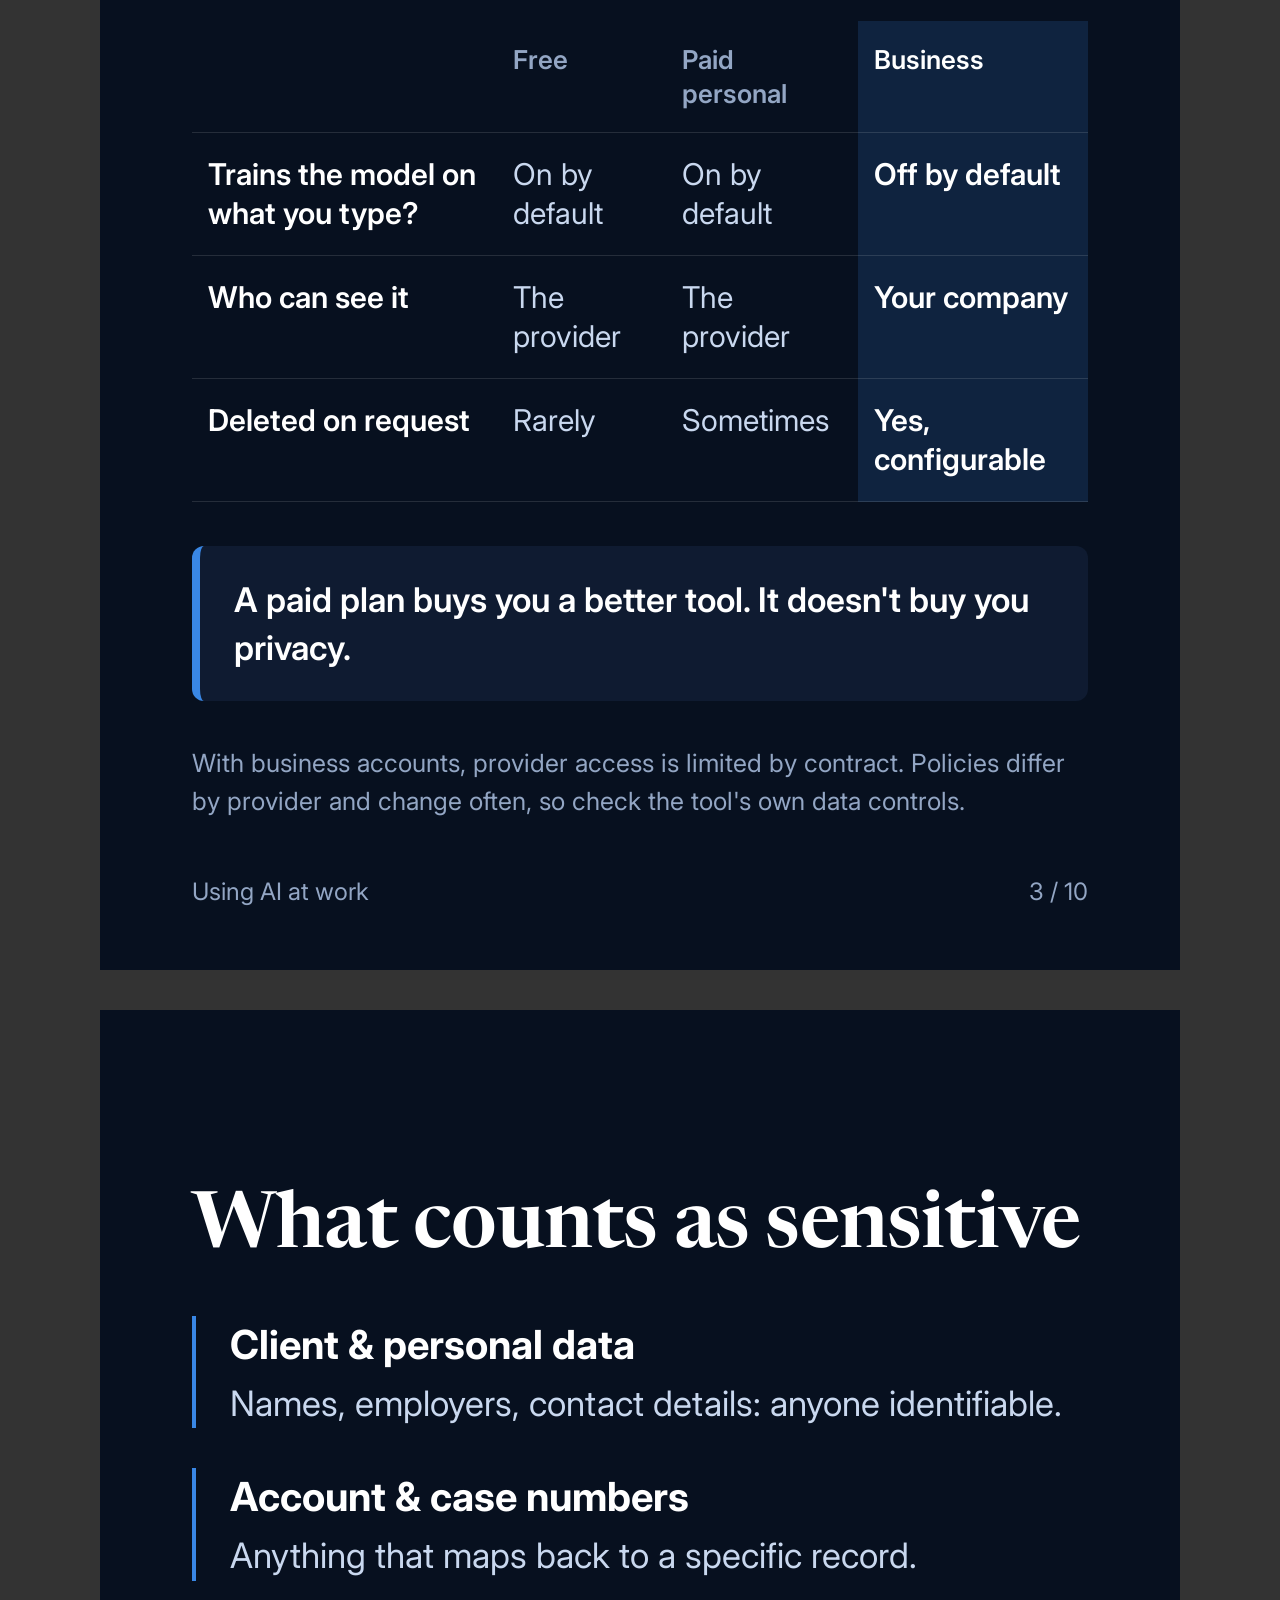
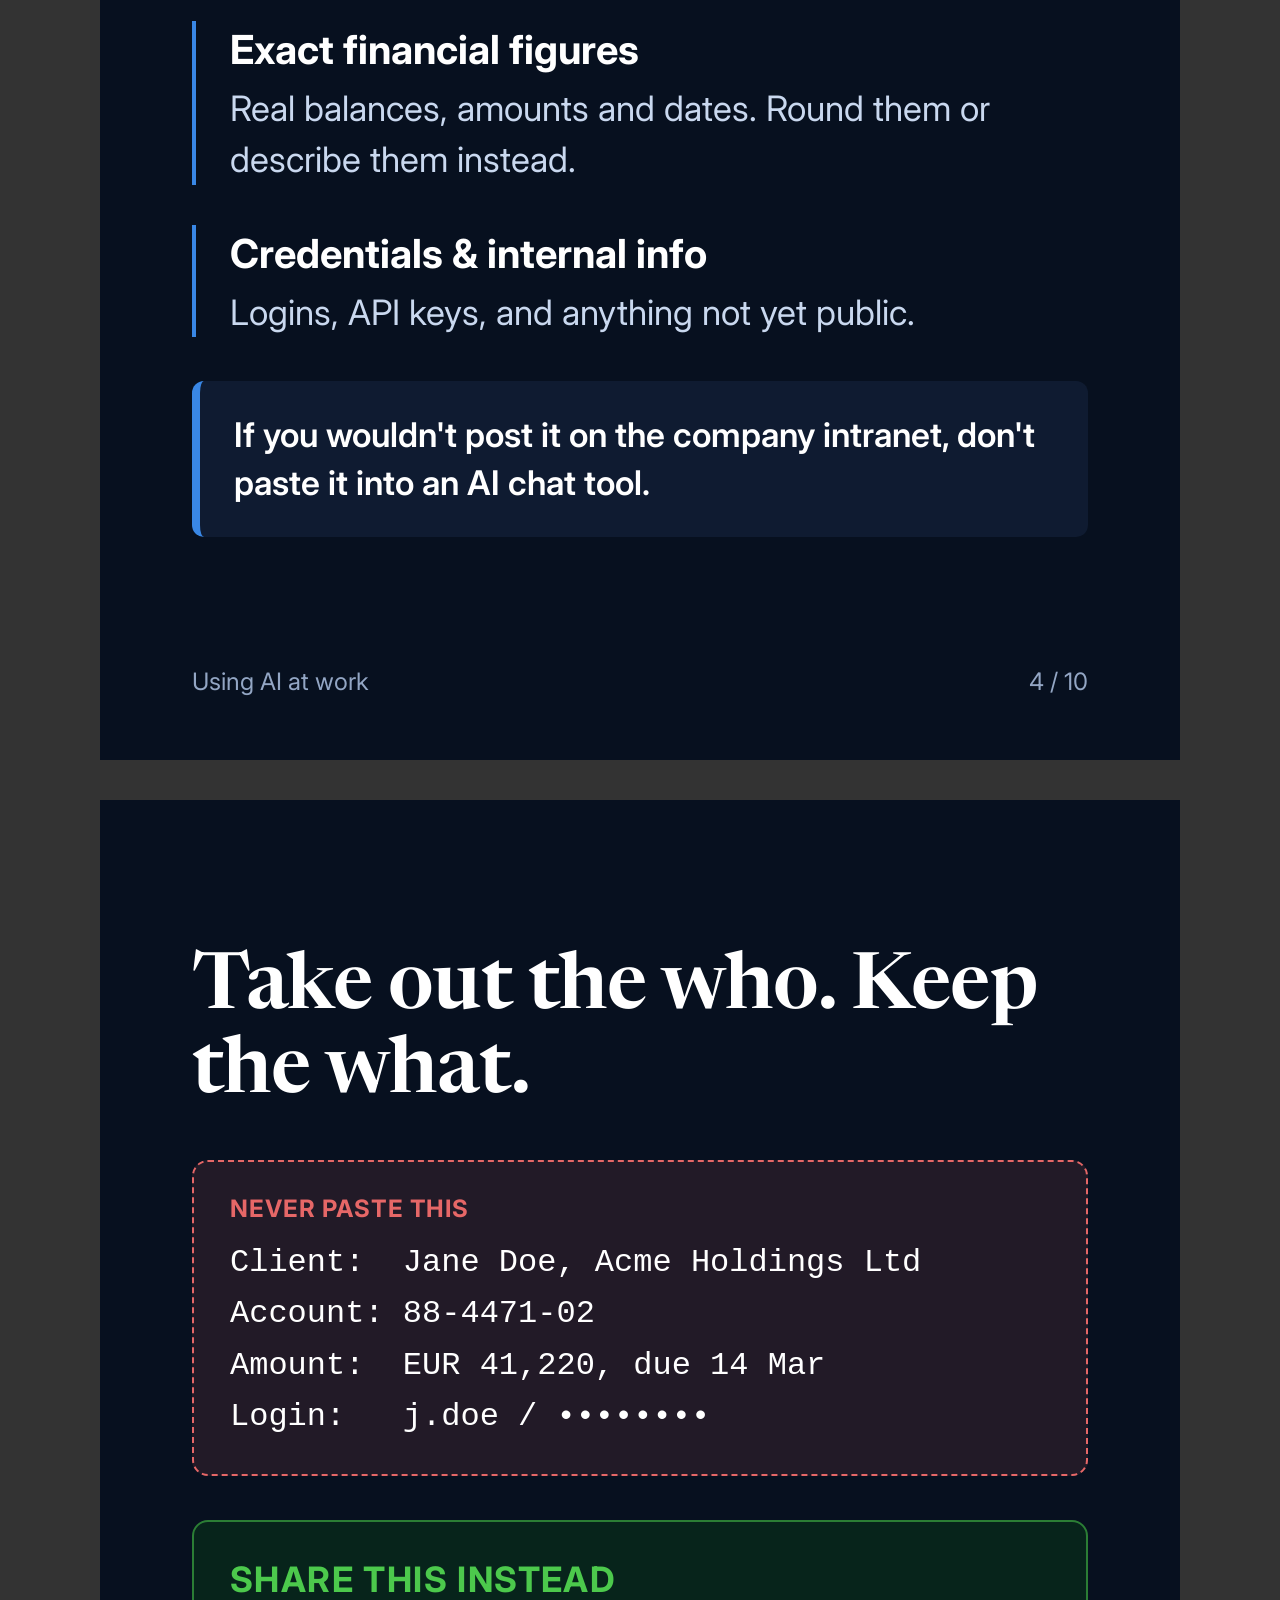
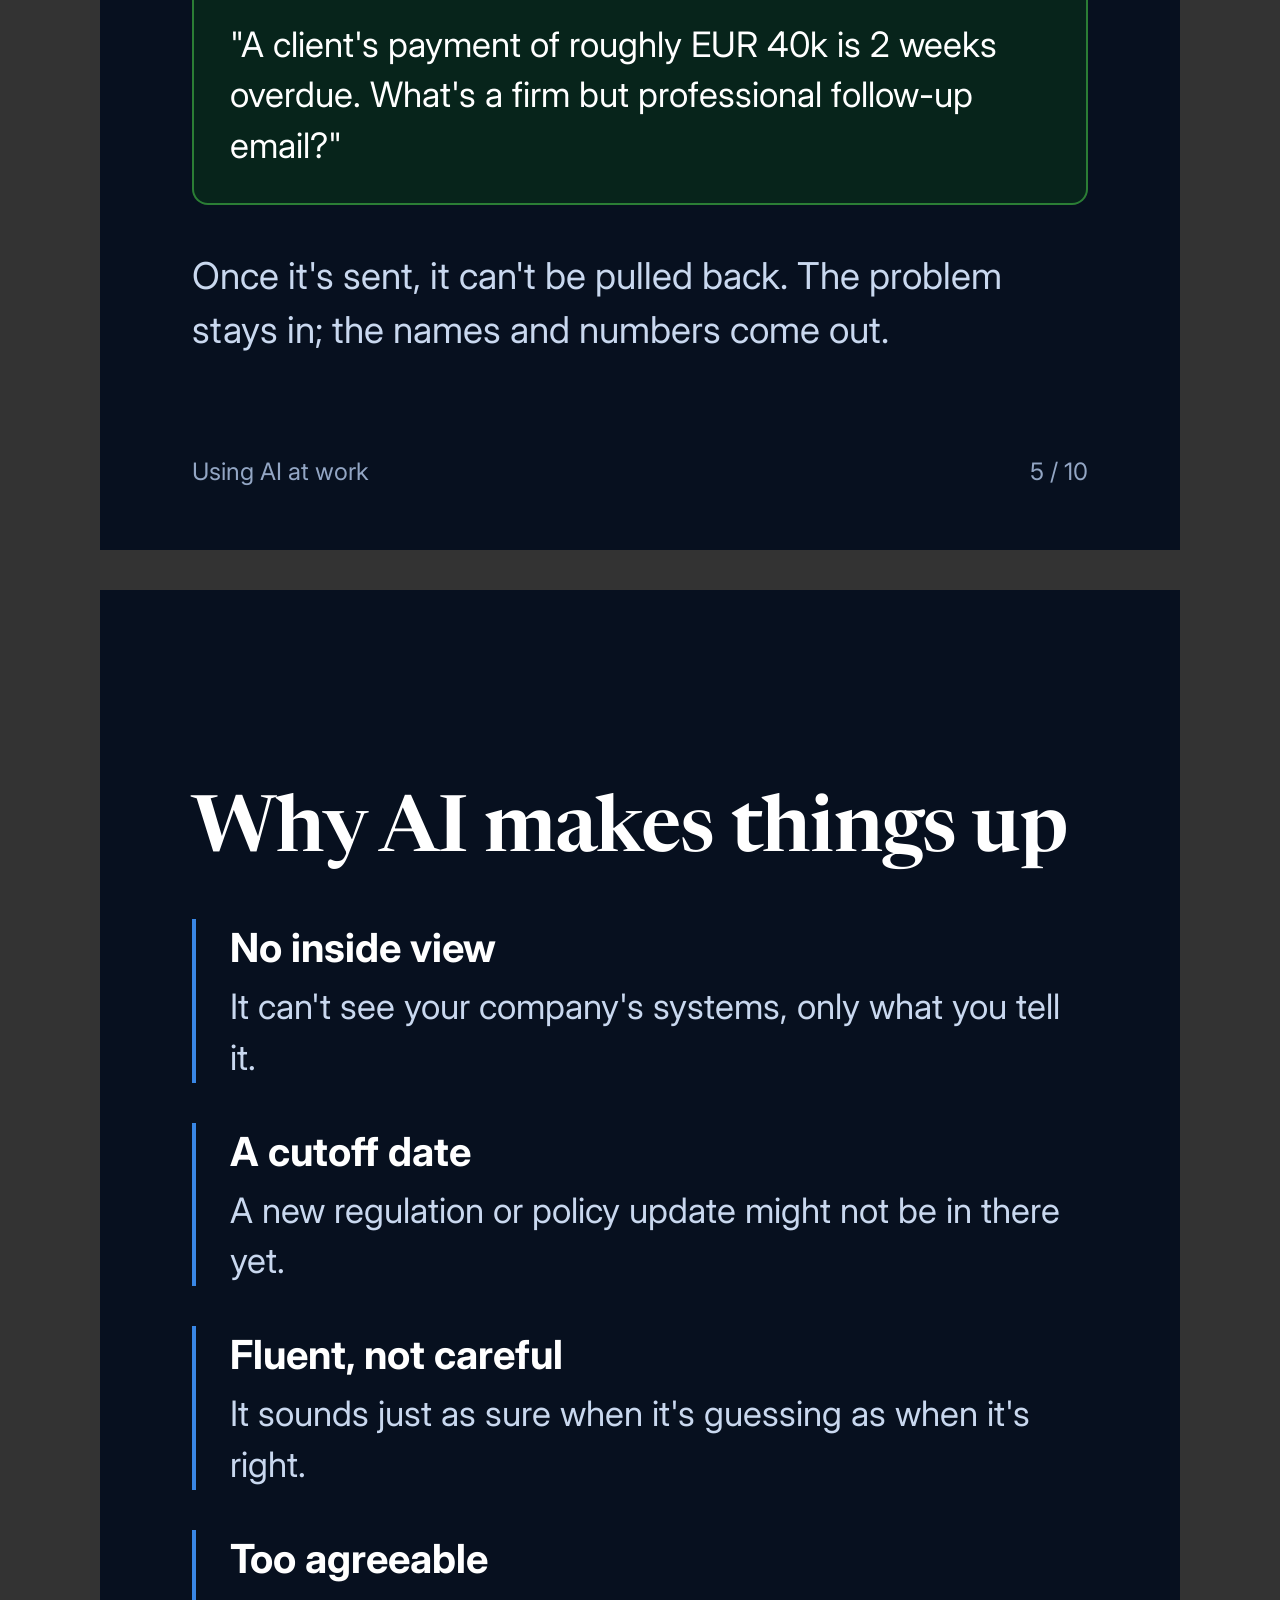
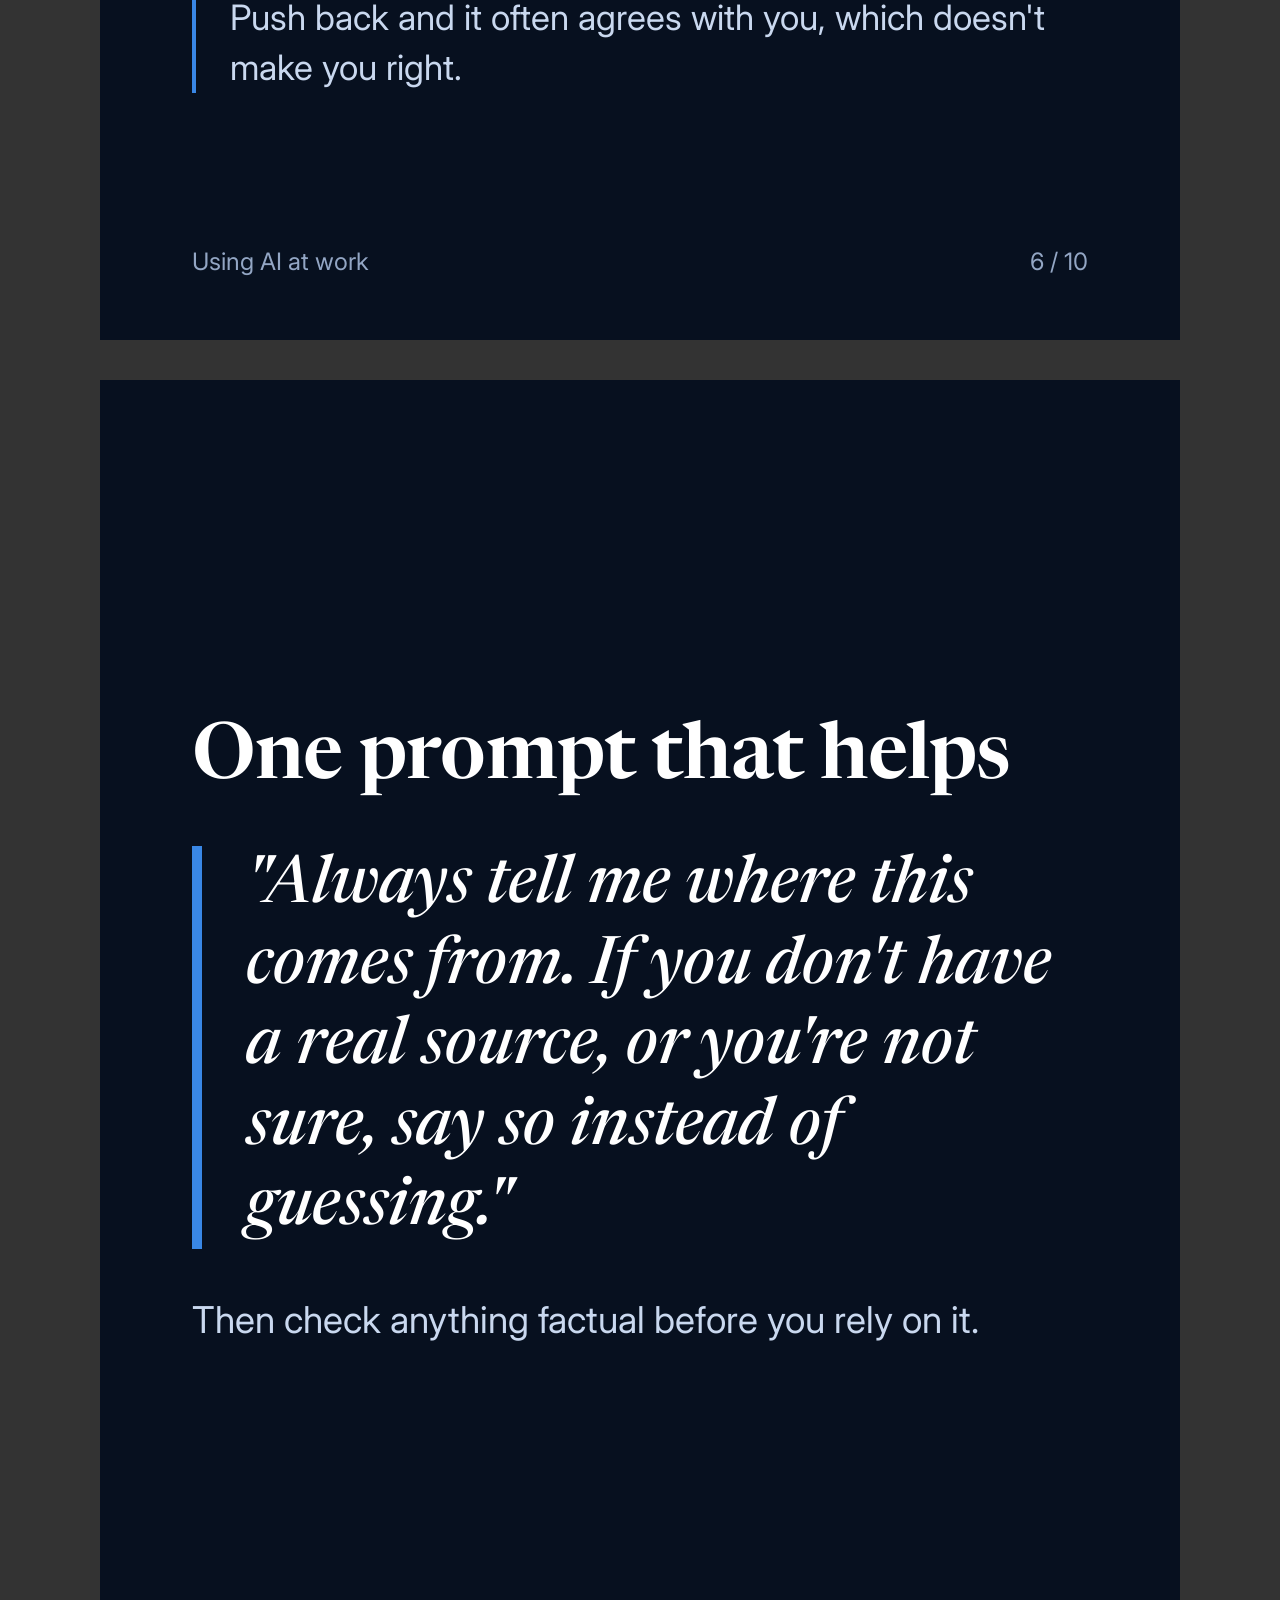
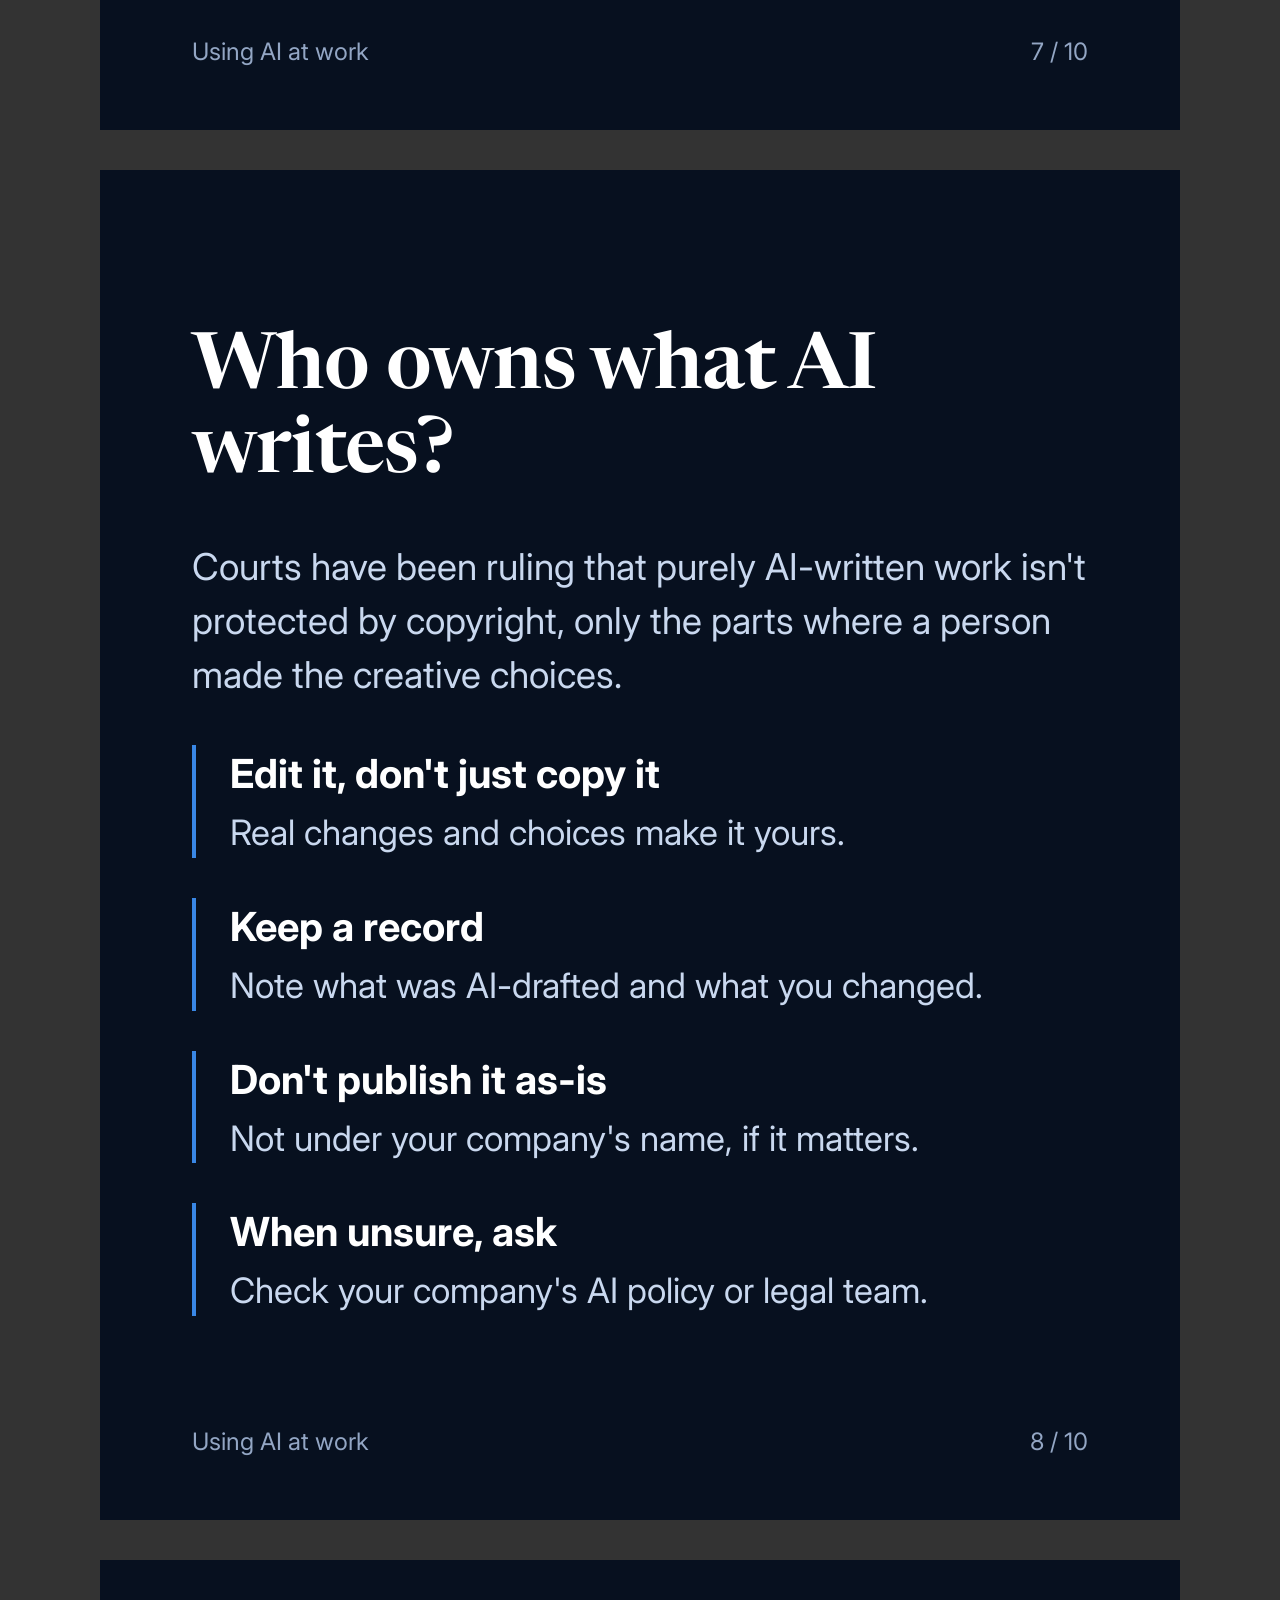
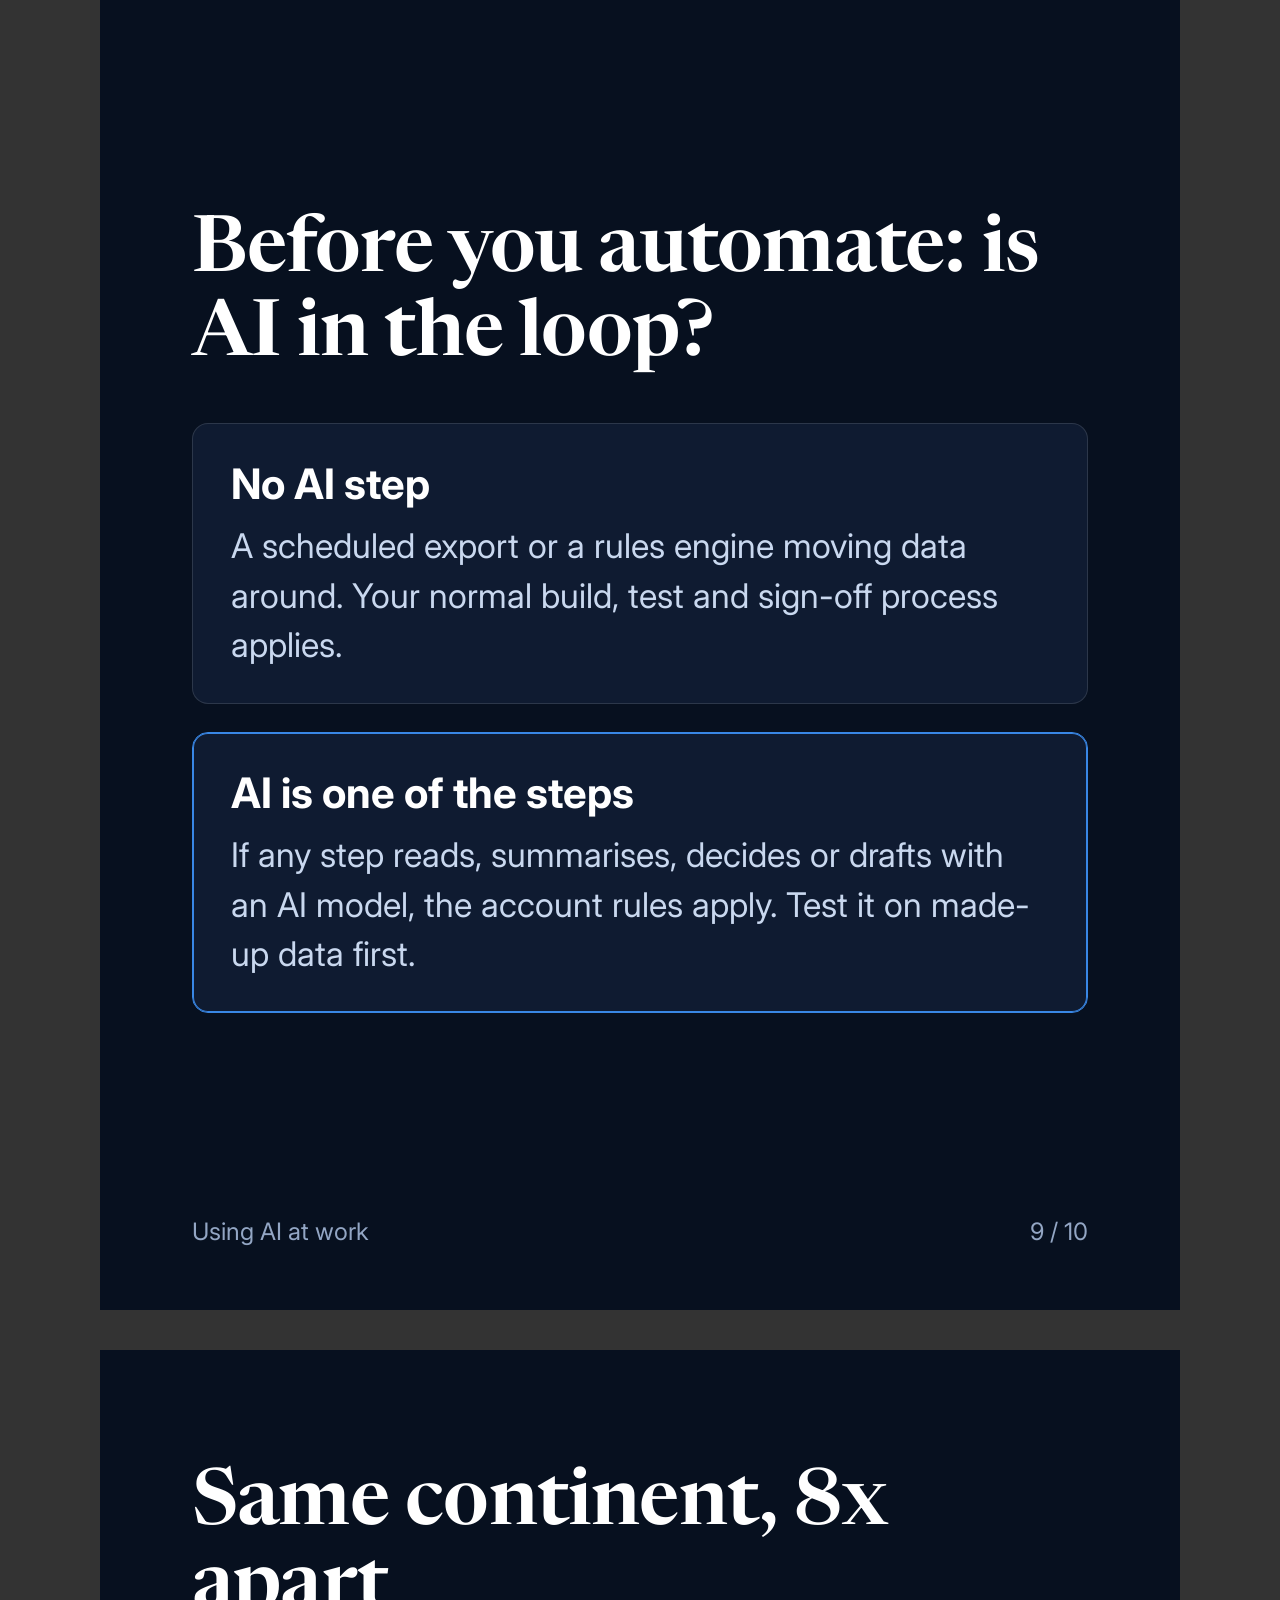
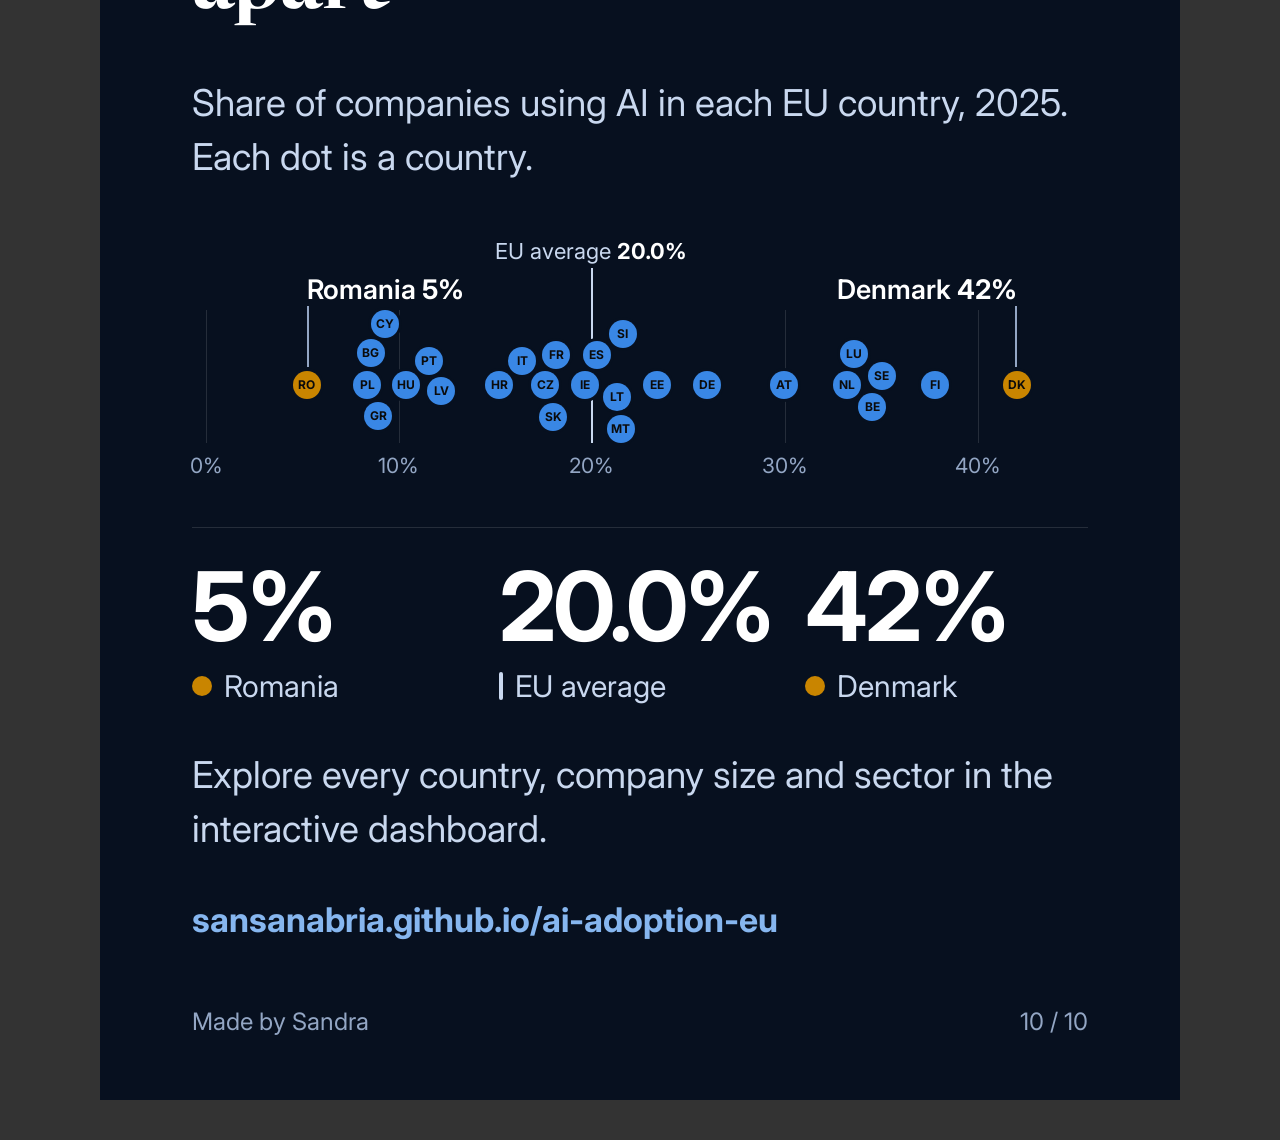
==== commit 55f50e85: "feat: replace the tile map and country bar list with a dot plot Each of the 27 countries is a dot on" ====
--- a/design/linkedin-carousel.html
+++ b/design/linkedin-carousel.html
@@ -94,11 +94,37 @@
   .card p{font-size:34px;line-height:1.45;color:var(--ink-2)}
   .card.ai{border-color:var(--blue);box-shadow:inset 0 0 0 1px var(--blue)}
 
-  /* 10 explore the data: the dashboard's tile map, dark colours */
-  .tilemap{display:grid;grid-template-columns:repeat(7,1fr);gap:5px;width:700px}
-  .tile{aspect-ratio:1;border-radius:6px;background:var(--fd);color:var(--td);display:flex;flex-direction:column;align-items:center;justify-content:center;line-height:1.1}
-  .tile-code{font-size:19px;font-weight:700}
-  .tile-val{font-size:27px;font-weight:600}
+  /* 10 the dashboard's dot plot, in the carousel's dark colours and pixel sizes */
+  .plot{padding-top:6px}
+  .dp{--d:28px}
+  .dp-inner{margin-inline:calc(var(--d) / 2)}
+  .dp-avg-row{position:relative;height:34px}
+  .dp-avg-label{position:absolute;left:calc(var(--v) * 1%);bottom:4px;transform:translateX(-50%);font-size:22px;color:var(--ink-2);white-space:nowrap}
+  .dp-avg-label b{color:var(--ink);font-weight:700}
+  .dp-call-row{position:relative;height:42px}
+  .dp-call{position:absolute;bottom:4px;font-size:27px;font-weight:600;white-space:nowrap;color:var(--ink)}
+  .dp-call::after{content:"";position:absolute;top:100%;height:calc(var(--lead) * var(--d));border-left:2px solid var(--muted)}
+  .dp-call-lo{left:calc(var(--v) * 1%)}
+  .dp-call-lo::after{left:0}
+  .dp-call-hi{right:calc((100 - var(--v)) * 1%)}
+  .dp-call-hi::after{right:0}
+  .dp-field{position:relative;height:calc(var(--span) * var(--d))}
+  .dp-grid{position:absolute;top:0;bottom:0;left:calc(var(--v) * 1%);border-left:1px solid var(--line)}
+  .dp-avg{position:absolute;top:-42px;bottom:0;left:calc(var(--v) * 1%);border-left:2px solid var(--ink-2)}
+  .dp-dot{
+    position:absolute;left:calc(var(--v) * 1%);top:calc(50% + var(--y) * var(--d));
+    width:var(--d);height:var(--d);margin:calc(var(--d) / -2) 0 0 calc(var(--d) / -2);
+    border-radius:50%;background:#3987e5;box-shadow:0 0 0 3px var(--bg);
+    display:grid;place-items:center;color:#0b0b0b;font-size:12px;font-weight:700;line-height:1;
+  }
+  .dp-dot.hi,.dp-dot.lo{background:#c98500}
+  .dp-axis{position:relative;height:30px;margin-top:10px}
+  .dp-axis span{position:absolute;left:calc(var(--v) * 1%);transform:translateX(-50%);font-size:21px;color:var(--muted)}
+  .stats3{display:grid;grid-template-columns:repeat(3,1fr);gap:24px;border-top:1px solid var(--line);padding-top:30px}
+  .stats3 b{display:block;font-size:96px;font-weight:700;letter-spacing:-.03em;line-height:1;color:var(--ink)}
+  .stats3 span{display:flex;align-items:center;gap:12px;font-size:30px;color:var(--ink-2);margin-top:14px}
+  .key{display:inline-block;width:20px;height:20px;border-radius:50%;background:#c98500}
+  .key.avg{width:4px;height:28px;border-radius:2px;background:var(--ink-2)}
   .url{font-size:34px;font-weight:700;color:var(--blue-light)}
 </style>
 </head>
@@ -114,8 +140,8 @@
 <section class="page">
   <p class="kicker">Why it matters</p>
   <div>
-    <div class="stat"><span class="stat-num">27%</span><span class="stat-text">of Europeans already use AI for work.</span></div>
-    <div class="stat"><span class="stat-num">91%</span><span class="stat-text">of them say it helps them finish tasks faster.</span></div>
+    <div class="stat"><span class="stat-num" data-check="lede-work">27%</span><span class="stat-text">of Europeans already use AI for work.</span></div>
+    <div class="stat"><span class="stat-num" data-check="lede-faster">91%</span><span class="stat-text">of them say it helps them finish tasks faster.</span></div>
   </div>
   <p class="lead">The question isn't whether people will use it at work. It's how to use it without leaking what they shouldn't.</p>
   <p class="small">Source: European Commission, Spring 2026 Economic Forecast. Survey of 21,207 people in 18 EU countries and 4 candidate countries, February to March 2026.</p>
@@ -206,39 +232,52 @@
 </section>
 
 <section class="page">
-  <h2>Explore the data</h2>
-  <p class="lead">Which countries, company sizes and sectors use AI the most? An interactive dashboard built on Eurostat and European Commission data.</p>
-  <div class="tilemap" aria-label="Share of companies using AI by EU country">
-<!-- gen:map-tiles -->
-<div class="tile" style="grid-area:1/5;--fl:#184f95;--tl:#ffffff;--fd:#9ec5f4;--td:#0b0b0b" data-chart="map" data-key="Sweden" data-value="35.04" data-code="SE" data-tip-label="Sweden" data-tip-value="35.0%" data-tip-note="3rd of 27"><span class="tile-code">SE</span><span class="tile-val">35</span></div>
-<div class="tile" style="grid-area:1/6;--fl:#184f95;--tl:#ffffff;--fd:#9ec5f4;--td:#0b0b0b" data-chart="map" data-key="Finland" data-value="37.82" data-code="FI" data-tip-label="Finland" data-tip-value="37.8%" data-tip-note="2nd of 27"><span class="tile-code">FI</span><span class="tile-val">38</span></div>
-<div class="tile" style="grid-area:2/1;--fl:#5598e7;--tl:#0b0b0b;--fd:#3987e5;--td:#0b0b0b" data-chart="map" data-key="Ireland" data-value="19.64" data-code="IE" data-tip-label="Ireland" data-tip-value="19.6%" data-tip-note="14th of 27"><span class="tile-code">IE</span><span class="tile-val">20</span></div>
-<div class="tile" style="grid-area:2/4;--fl:#104281;--tl:#ffffff;--fd:#b7d3f6;--td:#0b0b0b" data-chart="map" data-key="Denmark" data-value="42.03" data-code="DK" data-tip-label="Denmark" data-tip-value="42.0%" data-tip-note="1st of 27"><span class="tile-code">DK</span><span class="tile-val">42</span></div>
-<div class="tile" style="grid-area:2/7;--fl:#3987e5;--tl:#0b0b0b;--fd:#5598e7;--td:#0b0b0b" data-chart="map" data-key="Estonia" data-value="23.4" data-code="EE" data-tip-label="Estonia" data-tip-value="23.4%" data-tip-note="9th of 27"><span class="tile-code">EE</span><span class="tile-val">23</span></div>
-<div class="tile" style="grid-area:3/3;--fl:#1c5cab;--tl:#ffffff;--fd:#86b6ef;--td:#0b0b0b" data-chart="map" data-key="Netherlands" data-value="33.21" data-code="NL" data-tip-label="Netherlands" data-tip-value="33.2%" data-tip-note="6th of 27"><span class="tile-code">NL</span><span class="tile-val">33</span></div>
-<div class="tile" style="grid-area:3/4;--fl:#3987e5;--tl:#0b0b0b;--fd:#5598e7;--td:#0b0b0b" data-chart="map" data-key="Germany" data-value="25.97" data-code="DE" data-tip-label="Germany" data-tip-value="26.0%" data-tip-note="8th of 27"><span class="tile-code">DE</span><span class="tile-val">26</span></div>
-<div class="tile" style="grid-area:3/5;--fl:#9ec5f4;--tl:#0b0b0b;--fd:#184f95;--td:#ffffff" data-chart="map" data-key="Poland" data-value="8.36" data-code="PL" data-tip-label="Poland" data-tip-value="8.4%" data-tip-note="26th of 27"><span class="tile-code">PL</span><span class="tile-val">8</span></div>
-<div class="tile" style="grid-area:3/6;--fl:#5598e7;--tl:#0b0b0b;--fd:#3987e5;--td:#0b0b0b" data-chart="map" data-key="Lithuania" data-value="21.3" data-code="LT" data-tip-label="Lithuania" data-tip-value="21.3%" data-tip-note="12th of 27"><span class="tile-code">LT</span><span class="tile-val">21</span></div>
-<div class="tile" style="grid-area:3/7;--fl:#86b6ef;--tl:#0b0b0b;--fd:#1c5cab;--td:#ffffff" data-chart="map" data-key="Latvia" data-value="12.21" data-code="LV" data-tip-label="Latvia" data-tip-value="12.2%" data-tip-note="20th of 27"><span class="tile-code">LV</span><span class="tile-val">12</span></div>
-<div class="tile" style="grid-area:4/2;--fl:#1c5cab;--tl:#ffffff;--fd:#86b6ef;--td:#0b0b0b" data-chart="map" data-key="Belgium" data-value="34.54" data-code="BE" data-tip-label="Belgium" data-tip-value="34.5%" data-tip-note="4th of 27"><span class="tile-code">BE</span><span class="tile-val">35</span></div>
-<div class="tile" style="grid-area:4/3;--fl:#1c5cab;--tl:#ffffff;--fd:#86b6ef;--td:#0b0b0b" data-chart="map" data-key="Luxembourg" data-value="33.61" data-code="LU" data-tip-label="Luxembourg" data-tip-value="33.6%" data-tip-note="5th of 27"><span class="tile-code">LU</span><span class="tile-val">34</span></div>
-<div class="tile" style="grid-area:4/4;--fl:#6da7ec;--tl:#0b0b0b;--fd:#256abf;--td:#ffffff" data-chart="map" data-key="Czechia" data-value="17.6" data-code="CZ" data-tip-label="Czechia" data-tip-value="17.6%" data-tip-note="17th of 27"><span class="tile-code">CZ</span><span class="tile-val">18</span></div>
-<div class="tile" style="grid-area:4/5;--fl:#6da7ec;--tl:#0b0b0b;--fd:#256abf;--td:#ffffff" data-chart="map" data-key="Slovakia" data-value="18.0" data-code="SK" data-tip-label="Slovakia" data-tip-value="18.0%" data-tip-note="16th of 27"><span class="tile-code">SK</span><span class="tile-val">18</span></div>
-<div class="tile" style="grid-area:5/2;--fl:#6da7ec;--tl:#0b0b0b;--fd:#256abf;--td:#ffffff" data-chart="map" data-key="France" data-value="18.16" data-code="FR" data-tip-label="France" data-tip-value="18.2%" data-tip-note="15th of 27"><span class="tile-code">FR</span><span class="tile-val">18</span></div>
-<div class="tile" style="grid-area:5/4;--fl:#256abf;--tl:#ffffff;--fd:#6da7ec;--td:#0b0b0b" data-chart="map" data-key="Austria" data-value="29.95" data-code="AT" data-tip-label="Austria" data-tip-value="30.0%" data-tip-note="7th of 27"><span class="tile-code">AT</span><span class="tile-val">30</span></div>
-<div class="tile" style="grid-area:5/5;--fl:#86b6ef;--tl:#0b0b0b;--fd:#1c5cab;--td:#ffffff" data-chart="map" data-key="Hungary" data-value="10.37" data-code="HU" data-tip-label="Hungary" data-tip-value="10.4%" data-tip-note="22nd of 27"><span class="tile-code">HU</span><span class="tile-val">10</span></div>
-<div class="tile" style="grid-area:5/6;--fl:#b7d3f6;--tl:#0b0b0b;--fd:#104281;--td:#ffffff" data-chart="map" data-key="Romania" data-value="5.21" data-code="RO" data-tip-label="Romania" data-tip-value="5.2%" data-tip-note="27th of 27"><span class="tile-code">RO</span><span class="tile-val">5</span></div>
-<div class="tile" style="grid-area:6/1;--fl:#86b6ef;--tl:#0b0b0b;--fd:#1c5cab;--td:#ffffff" data-chart="map" data-key="Portugal" data-value="11.54" data-code="PT" data-tip-label="Portugal" data-tip-value="11.5%" data-tip-note="21st of 27"><span class="tile-code">PT</span><span class="tile-val">12</span></div>
-<div class="tile" style="grid-area:6/2;--fl:#5598e7;--tl:#0b0b0b;--fd:#3987e5;--td:#0b0b0b" data-chart="map" data-key="Spain" data-value="20.27" data-code="ES" data-tip-label="Spain" data-tip-value="20.3%" data-tip-note="13th of 27"><span class="tile-code">ES</span><span class="tile-val">20</span></div>
-<div class="tile" style="grid-area:6/3;--fl:#6da7ec;--tl:#0b0b0b;--fd:#256abf;--td:#ffffff" data-chart="map" data-key="Italy" data-value="16.4" data-code="IT" data-tip-label="Italy" data-tip-value="16.4%" data-tip-note="18th of 27"><span class="tile-code">IT</span><span class="tile-val">16</span></div>
-<div class="tile" style="grid-area:6/4;--fl:#5598e7;--tl:#0b0b0b;--fd:#3987e5;--td:#0b0b0b" data-chart="map" data-key="Slovenia" data-value="21.61" data-code="SI" data-tip-label="Slovenia" data-tip-value="21.6%" data-tip-note="10th of 27"><span class="tile-code">SI</span><span class="tile-val">22</span></div>
-<div class="tile" style="grid-area:6/5;--fl:#6da7ec;--tl:#0b0b0b;--fd:#256abf;--td:#ffffff" data-chart="map" data-key="Croatia" data-value="15.19" data-code="HR" data-tip-label="Croatia" data-tip-value="15.2%" data-tip-note="19th of 27"><span class="tile-code">HR</span><span class="tile-val">15</span></div>
-<div class="tile" style="grid-area:6/6;--fl:#9ec5f4;--tl:#0b0b0b;--fd:#184f95;--td:#ffffff" data-chart="map" data-key="Bulgaria" data-value="8.55" data-code="BG" data-tip-label="Bulgaria" data-tip-value="8.6%" data-tip-note="25th of 27"><span class="tile-code">BG</span><span class="tile-val">9</span></div>
-<div class="tile" style="grid-area:7/3;--fl:#5598e7;--tl:#0b0b0b;--fd:#3987e5;--td:#0b0b0b" data-chart="map" data-key="Malta" data-value="21.51" data-code="MT" data-tip-label="Malta" data-tip-value="21.5%" data-tip-note="11th of 27"><span class="tile-code">MT</span><span class="tile-val">22</span></div>
-<div class="tile" style="grid-area:7/6;--fl:#9ec5f4;--tl:#0b0b0b;--fd:#184f95;--td:#ffffff" data-chart="map" data-key="Greece" data-value="8.93" data-code="GR" data-tip-label="Greece" data-tip-value="8.9%" data-tip-note="24th of 27"><span class="tile-code">GR</span><span class="tile-val">9</span></div>
-<div class="tile" style="grid-area:7/7;--fl:#9ec5f4;--tl:#0b0b0b;--fd:#184f95;--td:#ffffff" data-chart="map" data-key="Cyprus" data-value="9.27" data-code="CY" data-tip-label="Cyprus" data-tip-value="9.3%" data-tip-note="23rd of 27"><span class="tile-code">CY</span><span class="tile-val">9</span></div>
-<!-- /gen:map-tiles -->
-  </div>
+  <h2>Same continent, <span data-check="dk-ro-ratio">8x</span> apart</h2>
+  <p class="lead">Share of companies using AI in each EU country, 2025. Each dot is a country.</p>
+  <div class="plot">
+<!-- gen:dotplot -->
+<div class="dp" style="--span:4.760"><div class="dp-inner">
+<div class="dp-avg-row"><span class="dp-avg-label" style="--v:44.33">EU average <b data-check="eu-average">20.0%</b></span></div>
+<div class="dp-call-row"><span class="dp-call dp-call-lo" style="--v:11.58;--lead:2.196"><span data-check="country-bottom">Romania</span> <b data-check="ro">5%</b></span><span class="dp-call dp-call-hi" style="--v:93.40;--lead:2.196"><span data-check="country-top">Denmark</span> <b data-check="dk">42%</b></span></div>
+<div class="dp-field" role="img" aria-label="Each dot is an EU country, placed by the share of its companies using AI. Denmark is highest at 42% and Romania lowest at 5%. The ranked list below has every value."><span class="dp-grid" style="--v:0.00"></span><span class="dp-grid" style="--v:22.22"></span><span class="dp-grid" style="--v:44.44"></span><span class="dp-grid" style="--v:66.67"></span><span class="dp-grid" style="--v:88.89"></span><span class="dp-avg" data-chart="eu-average" data-key="EU" data-value="19.95" style="--v:44.33"></span>
+<span class="dp-dot lo" data-chart="countries" data-key="Romania" data-value="5.21" data-code="RO" data-tip-label="Romania" data-tip-value="5.2%" data-tip-note="27th of 27" style="--v:11.58;--y:0.316"><span class="dp-code">RO</span></span>
+<span class="dp-dot" data-chart="countries" data-key="Poland" data-value="8.36" data-code="PL" data-tip-label="Poland" data-tip-value="8.4%" data-tip-note="26th of 27" style="--v:18.58;--y:0.316"><span class="dp-code">PL</span></span>
+<span class="dp-dot" data-chart="countries" data-key="Bulgaria" data-value="8.55" data-code="BG" data-tip-label="Bulgaria" data-tip-value="8.6%" data-tip-note="25th of 27" style="--v:19.00;--y:-0.828"><span class="dp-code">BG</span></span>
+<span class="dp-dot" data-chart="countries" data-key="Greece" data-value="8.93" data-code="GR" data-tip-label="Greece" data-tip-value="8.9%" data-tip-note="24th of 27" style="--v:19.84;--y:1.406"><span class="dp-code">GR</span></span>
+<span class="dp-dot" data-chart="countries" data-key="Cyprus" data-value="9.27" data-code="CY" data-tip-label="Cyprus" data-tip-value="9.3%" data-tip-note="23rd of 27" style="--v:20.60;--y:-1.880"><span class="dp-code">CY</span></span>
+<span class="dp-dot" data-chart="countries" data-key="Hungary" data-value="10.37" data-code="HU" data-tip-label="Hungary" data-tip-value="10.4%" data-tip-note="22nd of 27" style="--v:23.04;--y:0.316"><span class="dp-code">HU</span></span>
+<span class="dp-dot" data-chart="countries" data-key="Portugal" data-value="11.54" data-code="PT" data-tip-label="Portugal" data-tip-value="11.5%" data-tip-note="21st of 27" style="--v:25.64;--y:-0.552"><span class="dp-code">PT</span></span>
+<span class="dp-dot" data-chart="countries" data-key="Latvia" data-value="12.21" data-code="LV" data-tip-label="Latvia" data-tip-value="12.2%" data-tip-note="20th of 27" style="--v:27.13;--y:0.513"><span class="dp-code">LV</span></span>
+<span class="dp-dot" data-chart="countries" data-key="Croatia" data-value="15.19" data-code="HR" data-tip-label="Croatia" data-tip-value="15.2%" data-tip-note="19th of 27" style="--v:33.76;--y:0.316"><span class="dp-code">HR</span></span>
+<span class="dp-dot" data-chart="countries" data-key="Italy" data-value="16.4" data-code="IT" data-tip-label="Italy" data-tip-value="16.4%" data-tip-note="18th of 27" style="--v:36.44;--y:-0.529"><span class="dp-code">IT</span></span>
+<span class="dp-dot" data-chart="countries" data-key="Czechia" data-value="17.6" data-code="CZ" data-tip-label="Czechia" data-tip-value="17.6%" data-tip-note="17th of 27" style="--v:39.11;--y:0.322"><span class="dp-code">CZ</span></span>
+<span class="dp-dot" data-chart="countries" data-key="Slovakia" data-value="18.0" data-code="SK" data-tip-label="Slovakia" data-tip-value="18.0%" data-tip-note="16th of 27" style="--v:40.00;--y:1.442"><span class="dp-code">SK</span></span>
+<span class="dp-dot" data-chart="countries" data-key="France" data-value="18.16" data-code="FR" data-tip-label="France" data-tip-value="18.2%" data-tip-note="15th of 27" style="--v:40.36;--y:-0.770"><span class="dp-code">FR</span></span>
+<span class="dp-dot" data-chart="countries" data-key="Ireland" data-value="19.64" data-code="IE" data-tip-label="Ireland" data-tip-value="19.6%" data-tip-note="14th of 27" style="--v:43.64;--y:0.316"><span class="dp-code">IE</span></span>
+<span class="dp-dot" data-chart="countries" data-key="Spain" data-value="20.27" data-code="ES" data-tip-label="Spain" data-tip-value="20.3%" data-tip-note="13th of 27" style="--v:45.04;--y:-0.760"><span class="dp-code">ES</span></span>
+<span class="dp-dot" data-chart="countries" data-key="Lithuania" data-value="21.3" data-code="LT" data-tip-label="Lithuania" data-tip-value="21.3%" data-tip-note="12th of 27" style="--v:47.33;--y:0.738"><span class="dp-code">LT</span></span>
+<span class="dp-dot" data-chart="countries" data-key="Malta" data-value="21.51" data-code="MT" data-tip-label="Malta" data-tip-value="21.5%" data-tip-note="11th of 27" style="--v:47.80;--y:1.880"><span class="dp-code">MT</span></span>
+<span class="dp-dot" data-chart="countries" data-key="Slovenia" data-value="21.61" data-code="SI" data-tip-label="Slovenia" data-tip-value="21.6%" data-tip-note="10th of 27" style="--v:48.02;--y:-1.520"><span class="dp-code">SI</span></span>
+<span class="dp-dot" data-chart="countries" data-key="Estonia" data-value="23.4" data-code="EE" data-tip-label="Estonia" data-tip-value="23.4%" data-tip-note="9th of 27" style="--v:52.00;--y:0.316"><span class="dp-code">EE</span></span>
+<span class="dp-dot" data-chart="countries" data-key="Germany" data-value="25.97" data-code="DE" data-tip-label="Germany" data-tip-value="26.0%" data-tip-note="8th of 27" style="--v:57.71;--y:0.316"><span class="dp-code">DE</span></span>
+<span class="dp-dot" data-chart="countries" data-key="Austria" data-value="29.95" data-code="AT" data-tip-label="Austria" data-tip-value="30.0%" data-tip-note="7th of 27" style="--v:66.56;--y:0.316"><span class="dp-code">AT</span></span>
+<span class="dp-dot" data-chart="countries" data-key="Netherlands" data-value="33.21" data-code="NL" data-tip-label="Netherlands" data-tip-value="33.2%" data-tip-note="6th of 27" style="--v:73.80;--y:0.316"><span class="dp-code">NL</span></span>
+<span class="dp-dot" data-chart="countries" data-key="Luxembourg" data-value="33.61" data-code="LU" data-tip-label="Luxembourg" data-tip-value="33.6%" data-tip-note="5th of 27" style="--v:74.69;--y:-0.805"><span class="dp-code">LU</span></span>
+<span class="dp-dot" data-chart="countries" data-key="Belgium" data-value="34.54" data-code="BE" data-tip-label="Belgium" data-tip-value="34.5%" data-tip-note="4th of 27" style="--v:76.76;--y:1.083"><span class="dp-code">BE</span></span>
+<span class="dp-dot" data-chart="countries" data-key="Sweden" data-value="35.04" data-code="SE" data-tip-label="Sweden" data-tip-value="35.0%" data-tip-note="3rd of 27" style="--v:77.87;--y:-0.021"><span class="dp-code">SE</span></span>
+<span class="dp-dot" data-chart="countries" data-key="Finland" data-value="37.82" data-code="FI" data-tip-label="Finland" data-tip-value="37.8%" data-tip-note="2nd of 27" style="--v:84.04;--y:0.316"><span class="dp-code">FI</span></span>
+<span class="dp-dot hi" data-chart="countries" data-key="Denmark" data-value="42.03" data-code="DK" data-tip-label="Denmark" data-tip-value="42.0%" data-tip-note="1st of 27" style="--v:93.40;--y:0.316"><span class="dp-code">DK</span></span>
+</div>
+<div class="dp-axis" aria-hidden="true"><span style="--v:0.00">0%</span><span style="--v:22.22">10%</span><span style="--v:44.44">20%</span><span style="--v:66.67">30%</span><span style="--v:88.89">40%</span></div>
+</div></div>
+<!-- /gen:dotplot -->
+  </div>
+  <div class="stats3">
+    <div><b data-check="ro">5%</b><span><i class="key"></i>Romania</span></div>
+    <div><b data-check="eu-average">20.0%</b><span><i class="key avg"></i>EU average</span></div>
+    <div><b data-check="dk">42%</b><span><i class="key"></i>Denmark</span></div>
+  </div>
+  <p class="lead">Explore every country, company size and sector in the interactive dashboard.</p>
   <p class="url">sansanabria.github.io/ai-adoption-eu</p>
   <div class="foot"><span>Made by Sandra</span><span>10 / 10</span></div>
 </section>
